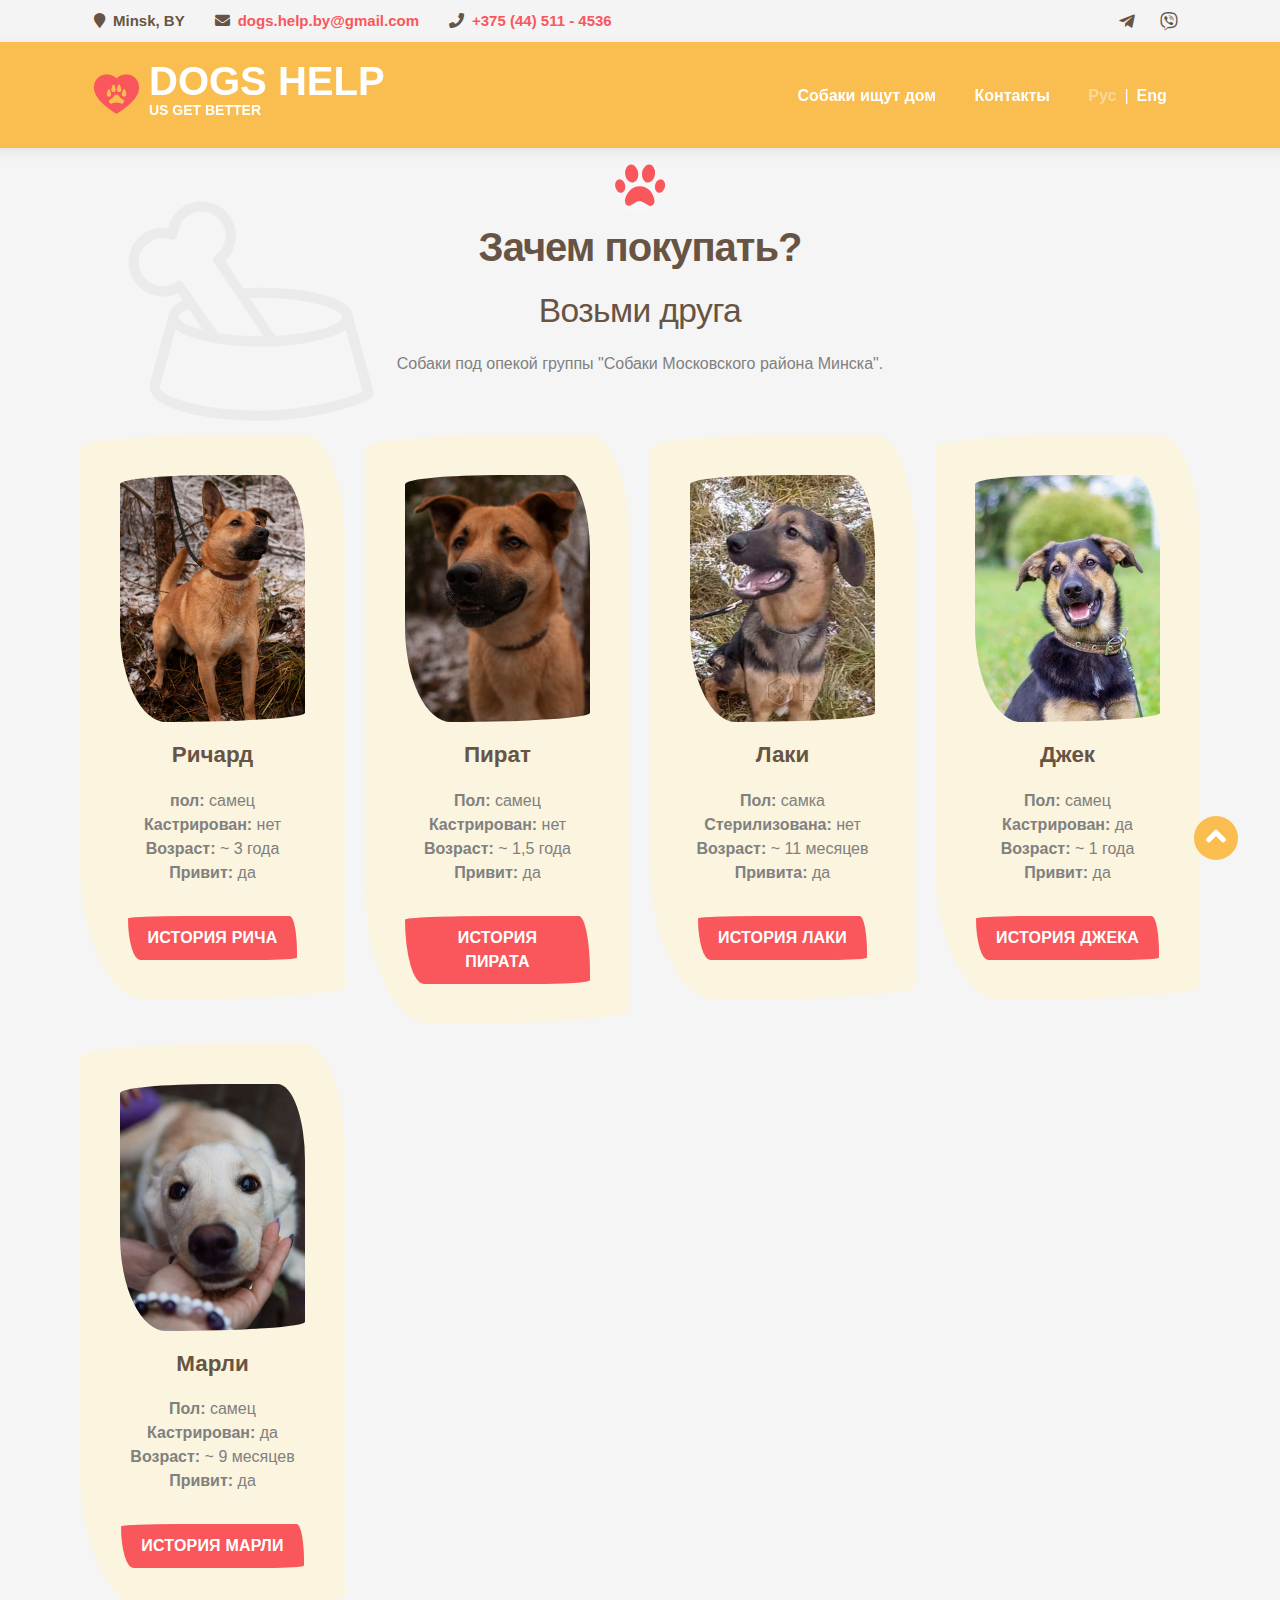
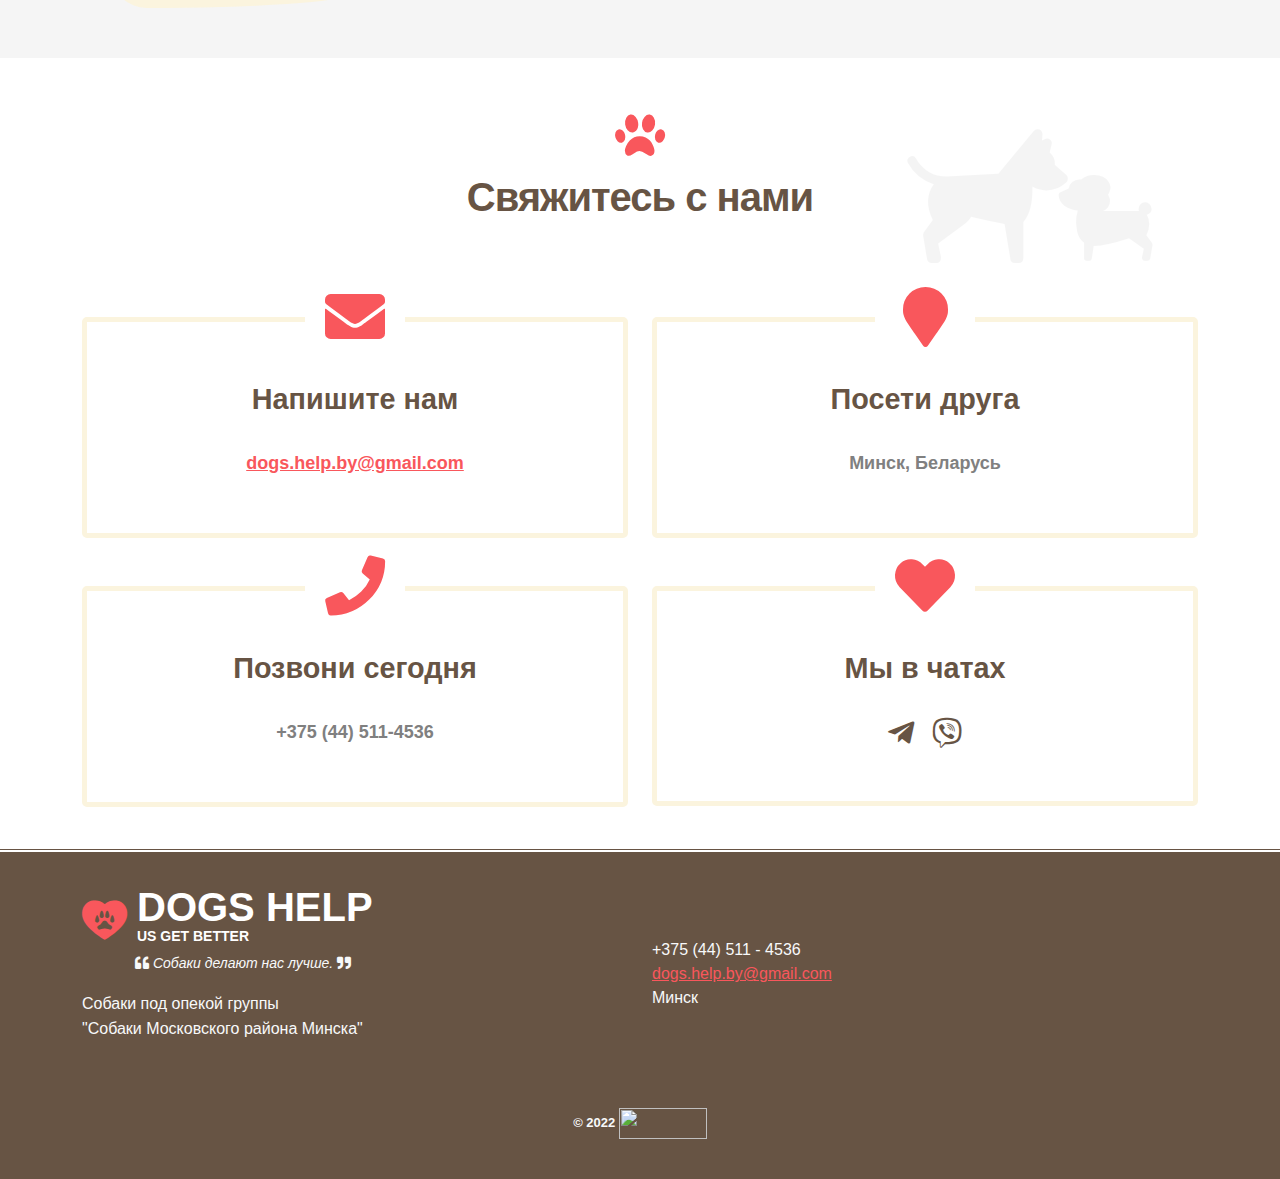
==== index.html @ 38a4d588 "Update index.html" ====
<!DOCTYPE html>
<html lang="ru">
<head>
    <meta charset="utf-8">
    <meta content="IE=edge,chrome=1" http-equiv="X-UA-Compatible">
    <meta name="viewport" content="width=device-width, initial-scale=1">
    <title>Собаки ищут дом</title>
    <meta name="keywords"
          content="собака, собака бесплатно, собака в дар, приют, животные, бездомные собаки, помощь собакам, взять собаку, приют для собак, питомник собак, передержка для собак, купить собаку, собачий приют, эгида, бездомные собаки, собаки">
    <meta name="description"
          content="Хотите взять собаку в дар - выбирайте! Собаки привиты, с паспортом. Отдаем в дар по договору, не на цепь, в хорошую семью.">
    <meta name="MobileOptimized" content="width">
    <meta name="HandheldFriendly" content="true">
	
<meta property="og:title" content="Собаки ищут семью">
<meta property="og:site_name" content="Dogs Help">
<meta property="og:url" content="https://dogshelp.github.io/">
<meta property="og:description" content="Хотите взять собаку в дар - выбирайте! Собаки привиты и здоровы, с паспортом. Отдаем в дар по договору, не на цепь, в хорошую семью.">
<meta property="og:image" content="https://dogshelp.github.io/assets/images/dogsHelp.png">
	
    <meta name="google-site-verification" content="EtWjR05SIJyxCKzYPUv-G1N8Mb-45qB5zoHJ0CdK9Qg" />
    <meta name="yandex-verification" content="e82f506c1f2c41d5" />
    <meta name="msvalidate.01" content="F56C999866EDA6380B80D3F4508D4DC1" />

    <link rel="icon" type="image/x-icon" href="favicon.ico">
    <link rel="apple-touch-icon" sizes="180x180" href="apple-touch-icon.png">
    <link rel="icon" type="image/png" sizes="32x32" href="favicon-32x32.png">
    <link rel="icon" type="image/png" sizes="16x16" href="favicon-16x16.png">
    <link rel="manifest" href="manifest.json">

    <link href="assets/fonts/Font_Awesome/css/fontawesome.min.css" rel="stylesheet" type="text/css">
    <link href="assets/fonts/Font_Awesome/css/solid.min.css" rel="stylesheet" type="text/css">
    <link href="assets/fonts/Font_Awesome/css/brands.min.css" rel="stylesheet" type="text/css">
    <link href="assets/fonts/Flaticon/flaticon.css" rel="stylesheet" type="text/css">

    <link href="assets/vendor/bootstrap/css/bootstrap.min.css" rel="stylesheet" type="text/css">
    <link href="assets/css/styles.css" rel="stylesheet" type="text/css">

    <script src="assets/vendor/bootstrap/js/bootstrap.min.js"></script>
    <script src="assets/js/jquery-3.6.0.min.js"></script>
    <script src="assets/js/jquery.easing.1.3.js"></script>
	<!-- Yandex.Metrika counter -->
<script type="text/javascript" >
   (function(m,e,t,r,i,k,a){m[i]=m[i]||function(){(m[i].a=m[i].a||[]).push(arguments)};
   m[i].l=1*new Date();k=e.createElement(t),a=e.getElementsByTagName(t)[0],k.async=1,k.src=r,a.parentNode.insertBefore(k,a)})
   (window, document, "script", "https://mc.yandex.ru/metrika/tag.js", "ym");

   ym(87344715, "init", {
        clickmap:true,
        trackLinks:true,
        accurateTrackBounce:true
   });
</script>
<noscript><div><img src="https://mc.yandex.ru/watch/87344715" style="position:absolute; left:-9999px;" alt="" /></div></noscript>
<!-- /Yandex.Metrika counter -->
</head>
<body>
<div class="preloader d-none" id="preloader">
    <div class="spinner">
        <div class="bounce"></div>
    </div>
</div>
<nav id="main-nav" class="navbar-expand-xl fixed-top">
    <div class="row">
        <div class="container-fluid top-bar">
            <div class="container">
                <div class="row">
                    <div class="col-md-12">
                        <ul class="contact-details float-left">
                            <li><i class="fas fa-map-marker"></i>Minsk, BY</li>
                            <li><i class="fas fa-envelope"></i><a href="mailto:dogs.help.by@gmail.com">dogs.help.by@gmail.com</a>
                            </li>
                            <li><i class="fas fa-phone"></i><a href="tel:+375445114536">+375 (44) 511 - 4536</a></li>
                        </ul>
                        <ul class="social-list float-right list-inline">
                            <li class="list-inline-item">
                                <a title="Telegram" href="https://t.me/dogandi" target="_blank"
                                   rel="noopener noreferrer">
                                    <i class="fab fa-telegram-plane"></i>
                                </a>
                            </li>
                            <li class="list-inline-item">
                                <a href="viber://chat?number=375445114536" class="d-lg-none" title="Viber">
                                    <i class="fab fa-viber"></i>
                                </a>
                                <a href="viber://chat?number=+375445114536" class="d-none d-lg-block" title="Viber">
                                    <i class="fab fa-viber"></i>
                                </a>
                            </li>
                        </ul>
                    </div>
                </div>
            </div>
        </div>
        <div class="navbar container-fluid">
            <div class="container ">
                <a class="navbar-brand" href="index.html">
                    <i class="flaticon-dog-20"></i><span>Dogs Help<br><small>us get better</small></span>
                </a>
                <button class="navbar-toggler" type="button" data-bs-toggle="collapse"
                        data-bs-target="#navbarResponsive" aria-controls="navbarResponsive"
                        aria-expanded="false" aria-label="Toggle navigation">
							  <span class="navbar-toggle-icon">
								 <i class="fas fa-bars"></i>
							  </span>
                </button>
                <div class="collapse navbar-collapse" id="navbarResponsive">
                    <ul class="navbar-nav ms-auto">
                        <li class="nav-item">
                            <a class="nav-link" href="#adopt">Собаки ищут дом</a>
                        </li>
                        <li class="nav-item">
                            <a class="nav-link" href="#contact">Контакты</a>
                        </li>
                        <li class="nav-item lang-switcher" id="lang-switcher">
                            <a class="nav-link disabled" href="#" disabled>Рус</a>
                            <span> | </span>
                            <a class="nav-link" href="index-eng.html">Eng</a>
                        </li>
                    </ul>
                </div>
            </div>
        </div>
    </div>
</nav>

<section id="adopt" class="section-1 dog-bg1 bg-light">
    <div class="container">
        <div class="section-heading text-center">
            <h3>Зачем покупать?</h3>
        </div>
        <div class="col-lg-10 offset-lg-1 text-center">
            <h4>Возьми друга</h4>
            <p>Собаки под опекой группы "Собаки Московского района Минска".</p>
        </div>
        <div class="row mt-5">
            <div class="adopt-card col-md-6 col-xl-3 res-margin">
                <div class="card bg-light-custom">
                    <div class="thumbnail text-center">
                        <img src="assets/images/rich_logo.jpg" class="border-irregular1 img-fluid" alt="Ричард">
                        <div class="caption-adoption">
                            <h6 class="adoption-header">Ричард</h6>
                            <ul class="list-unstyled">
                                <li><strong>пол:</strong> самец</li>
                                <li><strong>Кастрирован:</strong> нет</li>
                                <li><strong>Возраст:</strong> ~ 3 года</li>
                                <li><strong>Привит:</strong> да</li>
                            </ul>
                            <div class="text-center">
                                <button type="button" class="btn btn-primary" data-bs-toggle="modal"
                                        data-bs-target="#modal-1">история Рича
                                </button>
                            </div>
                        </div>
                    </div>
                </div>
            </div>
            <div class="adopt-card col-md-6 col-xl-3 res-margin">
                <div class="card bg-light-custom">
                    <div class="thumbnail text-center">
                        <img src="assets/images/grayer_logo.jpg" class="border-irregular1 img-fluid" alt="Пират">
                        <div class="caption-adoption">
                            <h6 class="adoption-header">Пират</h6>
                            <ul class="list-unstyled">
                                <li><strong>Пол:</strong> самец</li>
                                <li><strong>Кастрирован:</strong> нет</li>
                                <li><strong>Возраст:</strong> ~ 1,5 года</li>
                                <li><strong>Привит:</strong> да</li>
                            </ul>
                            <div class="text-center">
                                <button type="button" class="btn btn-primary" data-bs-toggle="modal"
                                        data-bs-target="#modal-2">история Пирата
                                </button>
                            </div>
                        </div>
                    </div>
                </div>
            </div>
            <div class="adopt-card col-md-6 col-xl-3 res-margin">
                <div class="card bg-light-custom">
                    <div class="thumbnail text-center">
                        <img src="assets/images/laki_logo.jpg" class="border-irregular1 img-fluid" alt="Лаки">
                        <div class="caption-adoption">
                            <h6 class="adoption-header">Лаки</h6>
                            <ul class="list-unstyled">
                                <li><strong>Пол:</strong> самка</li>
                                <li><strong>Стерилизована:</strong> нет</li>
                                <li><strong>Возраст:</strong> ~ 11 месяцев</li>
                                <li><strong>Привита:</strong> да</li>
                            </ul>
                            <div class="text-center">
                                <button type="button" class="btn btn-primary" data-bs-toggle="modal"
                                        data-bs-target="#modal-3">история Лаки
                                </button>
                            </div>
                        </div>
                    </div>
                </div>
            </div>
            <div class="adopt-card col-md-6 col-xl-3 res-margin">
                <div class="card bg-light-custom">
                    <div class="thumbnail text-center">
                        <img src="assets/images/jack_logo.jpg" class="border-irregular1 img-fluid" alt="Джек">
                        <div class="caption-adoption">
                            <h6 class="adoption-header">Джек</h6>
                            <ul class="list-unstyled">
                                <li><strong>Пол:</strong> самец</li>
                                <li><strong>Кастрирован:</strong> да</li>
                                <li><strong>Возраст:</strong> ~ 1 года</li>
                                <li><strong>Привит:</strong> да</li>
                            </ul>
                            <div class="text-center">
                                <button type="button" class="btn btn-primary" data-bs-toggle="modal"
                                        data-bs-target="#modal-4">история Джека
                                </button>
                            </div>
                        </div>
                    </div>
                </div>
            </div>
	    <div class="adopt-card col-md-6 col-xl-3 res-margin">
                <div class="card bg-light-custom">
                    <div class="thumbnail text-center">
                        <img src="assets/images/slider/slide_marly_2.jpg" class="border-irregular1 img-fluid" alt="Марли">
                        <div class="caption-adoption">
                            <h6 class="adoption-header">Марли</h6>
                            <ul class="list-unstyled">
                                <li><strong>Пол:</strong> самец</li>
                                <li><strong>Кастрирован:</strong> да</li>
                                <li><strong>Возраст:</strong> ~ 9 месяцев</li>
                                <li><strong>Привит:</strong> да</li>
                            </ul>
                            <div class="text-center">
                                <button type="button" class="btn btn-primary" data-bs-toggle="modal"
                                        data-bs-target="#modal-5">история Марли
                                </button>
                            </div>
                        </div>
                    </div>
                </div>
            </div>
        </div>
    </div>
</section>

<section id="contact" class="section-2 dog-bg3">
    <div class="container">
        <div class="section-heading text-center">
            <h3>Свяжитесь с нами</h3>
        </div>
    </div>
    <div class="container">
        <!--<div class="row justify-content-center">
            <div class="contact-info col-lg-5 card bg-light-custom">
                <h6 class="text-center">Отправьте сообщение!</h6>
                <div>
                    <div class="form-group">
                        <div class="row">
                            <div class="col-md-6">
                                <label>Имя<span class="required">*</span></label>
                                <input type="text" name="name" class="form-control input-field" required="">
                            </div>
                            <div class="col-md-6">
                                <label>Email <span class="required">*</span></label>
                                <input type="email" name="email" class="form-control input-field" required="">
                            </div>
                        </div>
                        <div class="row">
                            <div class="col-md-12">
                                <label>Тема</label>
                                <input type="text" name="subject" class="form-control input-field">
                            </div>
                            <div class="col-md-12">
                                <label>Сообщение<span class="required">*</span></label>
                                <textarea name="message" id="message" class="textarea-field form-control" rows="3" required=""></textarea>
                            </div>
                        </div>
                        <button type="submit" id="submit_btn" value="Submit" class="btn btn-primary">Отправить</button>
                    </div>
                    <div id="contact_results"></div>
                </div>
            </div>
        </div>-->
        <div class="row res-margin mt-5">
            <div class="contact-card col-lg-6 mt-5">
                <div class="contact-icon">
                    <i class="fas fa-envelope top-icon"></i>
                    <div class="contact-icon-info">
                        <h5>Напишите нам</h5>
                        <p class="h7"><a
                                href="mailto:dogs.help.by@gmail.com?subject=%D0%98%D1%89%D1%83%20%D1%81%D0%BE%D0%B1%D0%B0%D0%BA%D1%83">dogs.help.by@gmail.com</a>
                        </p>
                    </div>
                </div>
            </div>
            <div class="contact-card col-lg-6 mt-5">
                <div class="contact-icon">
                    <i class="fas fa-map-marker top-icon"></i>
                    <div class="contact-icon-info">
                        <h5>Посети друга</h5>
                        <p class="h7">Минск, Беларусь</p>
                    </div>
                </div>
            </div>
            <div class="contact-card col-lg-6 mt-5">
                <div class="contact-icon">
                    <i class="fas fa-phone top-icon"></i>
                    <div class="contact-icon-info">
                        <h5>Позвони сегодня</h5>
                        <p class="h7">+375 (44) 511-4536</p>
                    </div>
                </div>
            </div>
            <div class="contact-card col-lg-6 mt-5">
                <div class="contact-icon">
                    <i class="fas fa-heart top-icon"></i>
                    <div class="contact-icon-info">
                        <h5>Мы в чатах</h5>
                        <ul class="social-media">
                            <li>
                                <a title="Telegram" href="https://t.me/dogandi" target="_blank"
                                   rel="noopener noreferrer">
                                    <i class="fab fa-telegram-plane"></i>
                                </a>
                            </li>
                            <li>
                                <a href="viber://chat?number=375445114536" class="d-lg-none" title="Viber">
                                    <i class="fab fa-viber"></i>
                                </a>
                                <a href="viber://chat?number=+375445114536" class="d-none d-lg-block" title="Viber">
                                    <i class="fab fa-viber"></i>
                                </a>
                            </li>
                        </ul>
                    </div>
                </div>
            </div>
        </div>
    </div>
</section>

<footer class="text-light">
    <div class="container">
        <div class="row">
            <div class="col-lg-6">
                <a class="navbar-brand" href="index.html"><i class="flaticon-dog-20"></i><span>Dogs Help<br><small>us get better</small></span></a>

                <cite class=""><small>
                    <i class="fas fa-quote-left"></i>
                    Собаки делают нас лучше.
                    <i class="fas fa-quote-right"></i>
                </small></cite>

                <p class="mt-3">Собаки под опекой группы <br/>"Собаки Московского района Минска"</p>
            </div>
            <div class="col-lg-3">
                <h6><i class="fas fa-envelope margin-icon"></i>Контакты</h6>
                <ul class="list-unstyled">
                    <li>+375 (44) 511 - 4536</li>
                    <li>
                        <a href="mailto:dogs.help.by@gmail.com?subject=%D0%98%D1%89%D1%83%20%D1%81%D0%BE%D0%B1%D0%B0%D0%BA%D1%83"
                           title="напишите нам">dogs.help.by@gmail.com</a></li>
                    <li>Минск</li>
                </ul>
            </div>
        </div>
        <div class="row">
            <div class="credits col-sm-12">
                <p>
			<span>&copy; 2022</span>
			<a href="https://webmaster.yandex.ru/siteinfo/?site=https://dogshelp.github.io"><img width="88" height="31" alt="" border="0" src="https://yandex.ru/cycounter?https://dogshelp.github.io&theme=light&lang=ru"/></a>
	        </p>
            </div>
        </div>
    </div>
    <div class="page-scroll hidden-sm hidden-xs">
        <a href="#top" class="back-to-top" style="display: inline;"><i class="fas fa-angle-up"></i></a>
    </div>
</footer>
<!-- Modals -->
<!-- modal 1 -->
<div class="modal fade" id="modal-1" tabindex="-1" aria-labelledby="exampleModalFullscreenLabel" aria-hidden="true">
    <div class="modal-dialog modal-fullscreen">
        <div class="modal-content">
            <div class="modal-header">
                <h5 class="modal-title h4" id="modal-label-1">История Ричарда</h5>
                <button type="button" class="btn-close" data-bs-dismiss="modal" aria-label="Close"></button>
            </div>
            <div class="modal-body dog-bg2">
                <div class="container">
                    <div class="row">
                        <div class="col-lg-12">
                            <div class="row bg-light-custom block-padding">
                                <div class="col-lg-4 offset-lg-2">
                                    <div id="carouselIndicators1" class="carousel slide" data-bs-ride="carousel"
                                         data-bs-pause="hover">
                                        <div class="carousel-indicators">
                                            <button type="button" data-bs-target="#carouselIndicators1"
                                                    data-bs-slide-to="0" class="active" aria-current="true"
                                                    aria-label="Slide 1"></button>
                                            <button type="button" data-bs-target="#carouselIndicators1"
                                                    data-bs-slide-to="1" aria-label="Slide 2"></button>
                                            <button type="button" data-bs-target="#carouselIndicators1"
                                                    data-bs-slide-to="2" aria-label="Slide 3"></button>
                                            <button type="button" data-bs-target="#carouselIndicators1"
                                                    data-bs-slide-to="3" aria-label="Slide 4"></button>
                                            <button type="button" data-bs-target="#carouselIndicators1"
                                                    data-bs-slide-to="4" aria-label="Slide 5"></button>
                                            <button type="button" data-bs-target="#carouselIndicators1"
                                                    data-bs-slide-to="5" aria-label="Slide 6"></button>
                                            <button type="button" data-bs-target="#carouselIndicators1"
                                                    data-bs-slide-to="6" aria-label="Slide 7"></button>
                                        </div>
                                        <div class="carousel-inner">
                                            <div class="carousel-item active">
                                                <img src="assets/images/slider/slide_richard_1.jpg" class="d-block w-100" alt="Ричард">
                                            </div>
                                            <div class="carousel-item">
                                                <img src="assets/images/slider/slide_richard_2.jpg" class="d-block w-100" alt="Ричард">
                                            </div>
                                            <div class="carousel-item">
                                                <img src="assets/images/slider/slide_richard_3.jpg" class="d-block w-100" alt="Ричард">
                                            </div>
                                            <div class="carousel-item">
                                                <img src="assets/images/slider/slide_richard_4.jpg" class="d-block w-100" alt="Ричард">
                                            </div>
                                            <div class="carousel-item">
                                                <img src="assets/images/slider/slide_richard_5.jpg" class="d-block w-100" alt="Ричард">
                                            </div>
                                            <div class="carousel-item">
                                                <img src="assets/images/slider/slide_richard_6.jpg" class="d-block w-100" alt="Ричард">
                                            </div>
                                            <div class="carousel-item">
                                                <img src="assets/images/slider/slide_richard_7.jpg" class="d-block w-100" alt="Ричард">
                                            </div>
                                        </div>
                                        <button class="carousel-control-prev" type="button"
                                                data-bs-target="#carouselIndicators1" data-bs-slide="prev">
                                            <span class="carousel-control-prev-icon" aria-hidden="true"></span>
                                            <span class="visually-hidden">Previous</span>
                                        </button>
                                        <button class="carousel-control-next" type="button"
                                                data-bs-target="#carouselIndicators1" data-bs-slide="next">
                                            <span class="carousel-control-next-icon" aria-hidden="true"></span>
                                            <span class="visually-hidden">Next</span>
                                        </button>
                                    </div>
                                </div>

                                <div class="col-lg-4 res-margin mt-5 text-xs-center">
                                    <h4><strong>Имя:</strong> Рич (Ричард)</h4>
                                    <div class="row">
                                        <div class="col-sm-6">
                                            <ul class="list-unstyled pet-adopt-info">
                                                <li class="h7">Пол:<span> самец</span></li>
                                                <li class="h7">Возраст:<span> 3 года</span></li>
                                                <li class="h7">Вес:<span> ~ 16 кг</span></li>
                                            </ul>
                                        </div>
                                        <div class="col-sm-6">
                                            <ul class="list-unstyled pet-adopt-info">
                                                <li class="h7">Кастрирован:<span> Нет</span></li>
                                                <li class="h7">Вакцинирован:<span> Да</span></li>
                                                <li class="h7">Размер:<span> Средний</span></li>
                                            </ul>
                                        </div>
                                    </div>
                                    <p class="fw-bold">Рич - интелегент, добрый и активный, готов к переезду в новый
                                        дом.</p>
                                </div>
                            </div>

                            <div class="col-md-12 mt-5">
                                <h3>Кто такой Ричард?</h3>

                                <ul class="custom list-inline fw-bold">
                                    <li class="list-inline-item">Дружелюбен к другим собакам</li>
                                    <li class="list-inline-item">Подходит для квартиры</li>
                                    <li class="list-inline-item">Легко идет на контакт к людям</li>
                                </ul>
                              	<p>
                                    Был найден в парке, отвезен в платную вольерную передержку. Но за это время никто
                                    его не искал. Ему бы теплый дом, где царит любовь, забота и есть что покушать!
                                </p>
                                <p>
                                    Рич проглистован и привит, впереди предстоит кастрация (обязательно!), но лучше это
                                    сделать, когда пес найдет новый теплый дом!
                                </p>
                                <p>
                                    Парень немного пугливый, видимо несладко ему приходилось в прошлой жизни, но очень
                                    добрый, ласковый и тихий. Хорошо контактируем с другими животными, даже с кобелями!
                                    Приучен к 2-ух разовому выгулу, знаком с проездом в автомобиле. Питается кашей с
                                    мясом 2 раза в день, на полдник получает сухой корм для набора веса во время зимовки
                                    в
                                    вольере.
                                </p>
                                <p>
                                    Находится под опекой группы "Собаки Московского района Минска". Для связи можно
                                    писать в телеграмм-чат группы, либо звонить по телефонам указанным ниже.
                                </p>
                                <ul class="list-unstyled">
                                    <li><i class="fas fa-phone"></i>
                                        <a href="tel:+375445114536">+375 (44) 511 - 4536</a> Настя
                                    </li>
                                    <li><i class="fas fa-phone"></i>
                                        <a href="tel:+375256209966">+375 (25) 620 - 9966</a> Павел (передержка)
                                    </li>
                                    <li>
                                        <i class="fab fa-telegram-plane"></i>
                                        <a title="Telegram" href="https://t.me/dogandi" target="_blank"
                                           rel="noopener noreferrer">
                                            группа "Собаки Московского района"
                                        </a>
                                    </li>
                                </ul>
                                <div class="alert alert-primary mt-5" role="alert">
                                    <h6 class="text-light">Правила усыновления</h6>
                                    <p>Будет отдан по договору с ненавязчивым отслеживанием судьбы.</p>
                                    <p>Не на цепь.</p>
                                    <p>Не в будку.</p>
                                </div>
                            </div>
                        </div>
                    </div>
                </div>
            </div>
            <div class="modal-footer">
                <button type="button" class="btn btn-secondary" data-bs-dismiss="modal">Закрыть</button>
            </div>
        </div>
    </div>
</div>
<!-- modal 2 -->
<div class="modal fade" id="modal-2" tabindex="-1" aria-labelledby="exampleModalFullscreenLabel" aria-hidden="true">
    <div class="modal-dialog modal-fullscreen">
        <div class="modal-content">
            <div class="modal-header">
                <h5 class="modal-title h4" id="modal-label-2">История Пирата</h5>
                <button type="button" class="btn-close" data-bs-dismiss="modal" aria-label="Close"></button>
            </div>
            <div class="modal-body dog-bg2">
                <div class="container">
                    <div class="row">
                        <div class="col-lg-12">
                            <div class="row bg-light-custom block-padding">
                                <div class="col-lg-4 offset-lg-2">
                                    <div id="carouselIndicators2" class="carousel slide" data-bs-ride="carousel"
                                         data-bs-pause="hover">
                                        <div class="carousel-indicators">
                                            <button type="button" data-bs-target="#carouselIndicators2"
                                                    data-bs-slide-to="0" class="active" aria-current="true"
                                                    aria-label="Slide 1"></button>
                                            <button type="button" data-bs-target="#carouselIndicators2"
                                                    data-bs-slide-to="1" aria-label="Slide 2"></button>
                                            <button type="button" data-bs-target="#carouselIndicators2"
                                                    data-bs-slide-to="2" aria-label="Slide 3"></button>
                                            <button type="button" data-bs-target="#carouselIndicators2"
                                                    data-bs-slide-to="3" aria-label="Slide 4"></button>
                                            <button type="button" data-bs-target="#carouselIndicators2"
                                                    data-bs-slide-to="4" aria-label="Slide 5"></button>
                                            <button type="button" data-bs-target="#carouselIndicators2"
                                                    data-bs-slide-to="5" aria-label="Slide 6"></button>
                                            <button type="button" data-bs-target="#carouselIndicators2"
                                                    data-bs-slide-to="6" aria-label="Slide 7"></button>
                                            <button type="button" data-bs-target="#carouselIndicators2"
                                                    data-bs-slide-to="7" aria-label="Slide 8"></button>
                                            <button type="button" data-bs-target="#carouselIndicators2"
                                                    data-bs-slide-to="8" aria-label="Slide 9"></button>
                                            <button type="button" data-bs-target="#carouselIndicators2"
                                                    data-bs-slide-to="9" aria-label="Slide 10"></button>
                                        </div>
                                        <div class="carousel-inner">
                                            <div class="carousel-item active">
                                                <img src="assets/images/slider/slide_grayer_1.jpg" class="d-block w-100" alt="Пират">
                                            </div>
                                            <div class="carousel-item">
                                                <img src="assets/images/slider/slide_grayer_2.jpg" class="d-block w-100" alt="Пират">
                                            </div>
                                            <div class="carousel-item">
                                                <img src="assets/images/slider/slide_grayer_3.jpg" class="d-block w-100" alt="Пират">
                                            </div>
                                            <div class="carousel-item">
                                                <img src="assets/images/slider/slide_grayer_4.jpg" class="d-block w-100" alt="Пират">
                                            </div>
                                            <div class="carousel-item">
                                                <img src="assets/images/slider/slide_grayer_5.jpg" class="d-block w-100" alt="Пират">
                                            </div>
                                            <div class="carousel-item">
                                                <img src="assets/images/slider/slide_grayer_6.jpg" class="d-block w-100" alt="Пират">
                                            </div>
                                            <div class="carousel-item">
                                                <img src="assets/images/slider/slide_grayer_7.jpg" class="d-block w-100" alt="Пират">
                                            </div>
                                            <div class="carousel-item">
                                                <img src="assets/images/slider/slide_grayer_8.jpg" class="d-block w-100" alt="Пират">
                                            </div>
                                            <div class="carousel-item">
                                                <img src="assets/images/slider/slide_grayer_9.jpg" class="d-block w-100" alt="Пират">
                                            </div>
                                            <div class="carousel-item">
                                                <img src="assets/images/slider/slide_grayer_10.jpg" class="d-block w-100" alt="Пират">
                                            </div>
                                        </div>
                                        <button class="carousel-control-prev" type="button"
                                                data-bs-target="#carouselIndicators1" data-bs-slide="prev">
                                            <span class="carousel-control-prev-icon" aria-hidden="true"></span>
                                            <span class="visually-hidden">Previous</span>
                                        </button>
                                        <button class="carousel-control-next" type="button"
                                                data-bs-target="#carouselIndicators1" data-bs-slide="next">
                                            <span class="carousel-control-next-icon" aria-hidden="true"></span>
                                            <span class="visually-hidden">Next</span>
                                        </button>
                                    </div>
                                </div>

                                <div class="col-lg-4 res-margin mt-5 text-xs-center">
                                    <h4><strong>Имя:</strong> Пират</h4>
                                    <div class="row">
                                        <div class="col-sm-6">
                                            <ul class="list-unstyled pet-adopt-info">
                                                <li class="h7">Пол:<span> самец</span></li>
                                                <li class="h7">Возраст:<span> 1,5 года</span></li>
                                                <li class="h7">Вес:<span> ~ 20 кг</span></li>
                                            </ul>
                                        </div>
                                        <div class="col-sm-6">
                                            <ul class="list-unstyled pet-adopt-info">
                                                <li class="h7">Кастрирован:<span> Нет</span></li>
                                                <li class="h7">Вакцинирован:<span> Да</span></li>
                                                <li class="h7">Размер:<span> Выше среднего</span></li>
                                            </ul>
                                        </div>
                                    </div>
					<p class="fw-bold"><span class="">Я чувствую себя потерянным и одиноким. Ты заберёшь меня?</span></p>
                                </div>
                            </div>

                            <div class="col-md-12 mt-5">
                                <h3>Кто такой Грэйер?</h3>

                                <ul class="custom list-inline fw-bold">
                                    <li class="list-inline-item">Дружелюбен к другим собакам</li>
                                    <li class="list-inline-item">Подходит для квартиры</li>
                                    <li class="list-inline-item">Легко идет на контакт к людям</li>
                                    <li class="list-inline-item">Игривый</li>
                                </ul>
                                <p>
                                    Первое что хочется про него сказать - это умнейший пёс! Т.к. оббежать пол города
                                    Минска(Шабаны-Чижовка-Казинца-Малиновка-Каменная горка) и не попасть под машину - не
                                    каждому дано.
				</p>
                                <p>
                                    Пирату около 1,5 лет, привит. Кастрация будет обязательно, но в домашних условиях.
                                    А пока он ждёт своего Человека, проживая на платной передержке в вольере, где ему не
                                    очень то и тепло. 2 раза в день кушает кашу с мясом, а на ужин - сухой корм для
                                    набора веса.
                                </p>
				<p>
					    Но история на этом не заканчивается. Через 3 месяца спустя нам позвонила женщина и сказала, 
					    что этот пес похож на щенка, которого забрали в семью. Хозяин Пирата умер и его просто 
					    выбросили на улицу, как ненужную вещь.
				</p>
                                <p>
                                    Парень очень активный, дружелюбный к людям, к другим собакам, очень игривый. Когда
                                    был на квартирной передержке пару дней, то в доме ничего не портил, на улицу ходил 2
                                    раза в день.
                                </p>
                                <p>
                                    Ему нужен теплый дом, активные люди, которые обучат его командам. Это не пес, а
                                    золото!
                                </p>
                                <ul class="list-unstyled">
                                    <li><i class="fas fa-phone"></i>
                                        <a href="tel:+375445114536">+375 (44) 511 - 4536</a> Настя
                                    </li>
				    <li><i class="fas fa-phone"></i>
                                        <a href="tel:+375256209966">+375 (25) 620 - 9966</a> Павел (передержка)
                                    </li>
                                    <li>
                                        <i class="fab fa-telegram-plane"></i>
                                        <a title="Telegram" href="https://t.me/dogandi" target="_blank"
                                           rel="noopener noreferrer">
                                            группа "Собаки Московского района"
                                        </a>
                                    </li>
                                </ul>
                                <div class="alert alert-primary mt-5" role="alert">
                                    <h6 class="text-light">Правила усыновления</h6>
                                    <p>Будет отдан по договору с ненавязчивым отслеживанием судьбы.</p>
                                    <p>Не на цепь.</p>
                                    <p>Не в будку.</p>
                                    <p>Без самовыгула.</p>
                                    <p>Отдается в квартиру с активным выгулом или в частный дом с проживанием в
                                        доме.</p>
                                </div>
                            </div>
                        </div>
                    </div>
                </div>
            </div>
            <div class="modal-footer">
                <button type="button" class="btn btn-secondary" data-bs-dismiss="modal">Закрыть</button>
            </div>
        </div>
    </div>
</div>
<!-- modal 3 -->
<div class="modal fade" id="modal-3" tabindex="-1" aria-labelledby="exampleModalFullscreenLabel" aria-hidden="true">
    <div class="modal-dialog modal-fullscreen">
        <div class="modal-content">
            <div class="modal-header">
                <h5 class="modal-title h4" id="modal-label-3">История Лаки</h5>
                <button type="button" class="btn-close" data-bs-dismiss="modal" aria-label="Close"></button>
            </div>
            <div class="modal-body dog-bg2">
                <div class="container">
                    <div class="row">
                        <div class="col-lg-12">
                            <div class="row bg-light-custom block-padding">
                                <div class="col-lg-4 offset-lg-2">
                                    <div id="carouselIndicators3" class="carousel slide" data-bs-ride="carousel"
                                         data-bs-pause="hover">
                                        <div class="carousel-indicators">
                                            <button type="button" data-bs-target="#carouselIndicators3"
                                                    data-bs-slide-to="0" class="active" aria-current="true"
                                                    aria-label="Slide 1"></button>
                                            <button type="button" data-bs-target="#carouselIndicators3"
                                                    data-bs-slide-to="1" aria-current="true"
                                                    aria-label="Slide 2"></button>
                                            <button type="button" data-bs-target="#carouselIndicators3"
                                                    data-bs-slide-to="2" aria-current="true"
                                                    aria-label="Slide 3"></button>
                                        </div>
                                        <div class="carousel-inner">
                                            <div class="carousel-item active">
                                                <img src="assets/images/slider/slide_laki_1.jpg" class="d-block w-100" alt="Лаки">
                                            </div>
                                            <div class="carousel-item">
                                                <img src="assets/images/slider/slide_laki_2.jpg" class="d-block w-100" alt="Лаки">
                                            </div>
                                            <div class="carousel-item">
                                                <img src="assets/images/slider/slide_laki_3.jpg" class="d-block w-100" alt="Лаки">
                                            </div>
                                        </div>
                                        <button class="carousel-control-prev" type="button"
                                                data-bs-target="#carouselIndicators1" data-bs-slide="prev">
                                            <span class="carousel-control-prev-icon" aria-hidden="true"></span>
                                            <span class="visually-hidden">Previous</span>
                                        </button>
                                        <button class="carousel-control-next" type="button"
                                                data-bs-target="#carouselIndicators1" data-bs-slide="next">
                                            <span class="carousel-control-next-icon" aria-hidden="true"></span>
                                            <span class="visually-hidden">Next</span>
                                        </button>
                                    </div>
                                </div>

                                <div class="col-lg-4 res-margin mt-5 text-xs-center">
                                    <h4><strong>Имя:</strong> Лаки</h4>
                                    <div class="row">
                                        <div class="col-sm-6">
                                            <ul class="list-unstyled pet-adopt-info">
                                                <li class="h7">Пол:<span> самка</span></li>
                                                <li class="h7">Возраст:<span> 11 месяцев</span></li>
						<li class="h7">Вес:<span> ~ 20 кг</span></li>
                                            </ul>
                                        </div>
                                        <div class="col-sm-6">
                                            <ul class="list-unstyled pet-adopt-info">
                                                <li class="h7">Стерилизована:<span> Нет</span></li>
                                                <li class="h7">Вакцинирована:<span> Да</span></li>
                                                <li class="h7">Размер:<span> Выше среднего</span></li>
                                            </ul>
                                        </div>
                                    </div>
                                    <p class="fw-bold"></p>
                                </div>
                            </div>

                            <div class="col-md-12 mt-5">
                                <h3>Кто такая Лаки?</h3>

                                <ul class="custom list-inline fw-bold">
                                    <li class="list-inline-item">Дружелюбена к другим собакам</li>
                                    <li class="list-inline-item">Подходит для квартиры или для проживания в доме.</li>
                                    <li class="list-inline-item">Легко идет на контакт к людям</li>
                                    <li class="list-inline-item">Ладит с детьми.</li>
                                    <li class="list-inline-item">Игривая.</li>
                                    <li class="list-inline-item">Трусливая на улице.</li>
                                </ul>
                                <p>
                                    Нашли ее подброшенной возле ветклиники с раненой лапкой. О ней не волновались не
                                    только те, кто ее выбросил, но и ветклиника, возле которой она и ее братик, провели
                                    не один день. И вот наконец счастье ей улыбнулось. Неравнодушные люди занялись ее
                                    судьбой.
                                <p>
                                    Она очень любит детишек, нежная, игривая и немного боязлива на улице. Она молодая и
                                    очень смышлёная собака, легко поддастся дрессировке, и будет для вас верным,
                                    послушным другом.
                                </p>
                                <ul class="list-unstyled">
                                    <li><i class="fas fa-phone"></i>
                                        <a href="tel:+375445114536">+375 (44) 511 - 4536</a> Настя
                                    </li>
				    <li><i class="fas fa-phone"></i>
                                        <a href="tel:+375291063824">+375 (29) 106 - 3824</a> Наталья
                                    </li>
                                    <li>
                                        <i class="fab fa-telegram-plane"></i>
                                        <a title="Telegram" href="https://t.me/dogandi" target="_blank"
                                           rel="noopener noreferrer">
                                            группа "Собаки Московского района"
                                        </a>
                                    </li>
                                </ul>
                                <div class="alert alert-primary mt-5" role="alert">
                                    <h6 class="text-light">Правила удочерения</h6>
                                    <p>Будет отдан по договору с ненавязчивым отслеживанием судьбы.</p>
                                    <p>Не на цепь.</p>
                                    <p>Не в будку.</p>
                                    <p>Без самовыгула.</p>
                                    <p>Отдается в квартиру с активным выгулом либо в частный сектор с проживанием в
                                        доме.</p>
                                </div>
                            </div>
                        </div>
                    </div>
                </div>
            </div>
            <div class="modal-footer">
                <button type="button" class="btn btn-secondary" data-bs-dismiss="modal">Закрыть</button>
            </div>
        </div>
    </div>
</div>
<!-- modal 4 -->
<div class="modal fade" id="modal-4" tabindex="-1" aria-labelledby="exampleModalFullscreenLabel" aria-hidden="true">
    <div class="modal-dialog modal-fullscreen">
        <div class="modal-content">
            <div class="modal-header">
                <h5 class="modal-title h4" id="modal-label-4">История Джека</h5>
                <button type="button" class="btn-close" data-bs-dismiss="modal" aria-label="Close"></button>
            </div>
            <div class="modal-body dog-bg2">
                <div class="container">
                    <div class="row">
                        <div class="col-lg-12">
                            <div class="row bg-light-custom block-padding">
                                <div class="col-lg-4 offset-lg-2">
                                    <div id="carouselIndicators4" class="carousel slide" data-bs-ride="carousel"
                                         data-bs-pause="hover">
                                        <div class="carousel-indicators">
                                            <button type="button" data-bs-target="#carouselIndicators4"
                                                    data-bs-slide-to="0" class="active" aria-current="true"
                                                    aria-label="Slide 1"></button>
                                            <button type="button" data-bs-target="#carouselIndicators4"
                                                    data-bs-slide-to="1"  aria-current="true"
                                                    aria-label="Slide 2"></button>
                                            <button type="button" data-bs-target="#carouselIndicators4"
                                                    data-bs-slide-to="2" aria-current="true"
                                                    aria-label="Slide 3"></button>
                                            <button type="button" data-bs-target="#carouselIndicators4"
                                                    data-bs-slide-to="3" aria-current="true"
                                                    aria-label="Slide 4"></button>
                                        </div>
                                        <div class="carousel-inner">
                                            <div class="carousel-item active">
                                                <img src="assets/images/slider/slide_jack_3.jpg" class="d-block w-100" alt="Джек">
                                            </div>
                                            <div class="carousel-item">
                                                <img src="assets/images/slider/slide_jack_1.jpg" class="d-block w-100" alt="Джек">
                                            </div>
                                            <div class="carousel-item">
                                                <img src="assets/images/slider/slide_jack_2.jpg" class="d-block w-100" alt="Джек">
                                            </div>
                                            <div class="carousel-item">
                                                <img src="assets/images/slider/slide_jack_4.jpg" class="d-block w-100" alt="Джек">
                                            </div>
                                        </div>
                                        <button class="carousel-control-prev" type="button"
                                                data-bs-target="#carouselIndicators1" data-bs-slide="prev">
                                            <span class="carousel-control-prev-icon" aria-hidden="true"></span>
                                            <span class="visually-hidden">Previous</span>
                                        </button>
                                        <button class="carousel-control-next" type="button"
                                                data-bs-target="#carouselIndicators1" data-bs-slide="next">
                                            <span class="carousel-control-next-icon" aria-hidden="true"></span>
                                            <span class="visually-hidden">Next</span>
                                        </button>
                                    </div>
                                </div>

                                <div class="col-lg-4 res-margin mt-5 text-xs-center">
                                    <h4><strong>Имя:</strong> Джек</h4>
                                    <div class="row">
                                        <div class="col-sm-6">
                                            <ul class="list-unstyled pet-adopt-info">
                                                <li class="h7">Пол:<span> самец</span></li>
                                                <li class="h7">Возраст:<span> 1 год</span></li>
						<li class="h7">Вес:<span> 21.8 кг</span></li>
                                            </ul>
                                        </div>
                                        <div class="col-sm-6">
                                            <ul class="list-unstyled pet-adopt-info">
                                                <li class="h7">Кастрирован:<span> Да</span></li>
                                                <li class="h7">Вакцинирован:<span> Да</span></li>
                                                <li class="h7">Размер:<span> Выше среднего</span></li>
                                            </ul>
                                        </div>
                                    </div>
                                    <p class="fw-bold"></p>
                                </div>
                            </div>

                            <div class="col-md-12 mt-5">
                                <h3>Кто такой Джек?</h3>

                                <ul class="custom list-inline fw-bold">
                                    <li class="list-inline-item">Дружелюбен к другим собакам</li>
                                    <li class="list-inline-item">Подходит для квартиры или для проживания в доме.</li>
                                    <li class="list-inline-item">Легко идет на контакт к людям.</li>
                                    <li class="list-inline-item">Ладит с детьми.</li>
                                </ul>
                                <p>
                                    Был выброшен вместе с сестрой на произвол судьбы. Неравнодушные люди не смогли
                                    пройти мимо. И теперь пытаются найти ему любящих и заботливых хозяев.
                                <p>
                                    На передержке он живет с другими собаками, котами, кроликом и детьми. И ко всем им
                                    он дружелюбен! Он активный и любознательный, ориентирован на человека и знает
                                    некоторые команды! Сейчас Джек на натуральном питании (каша+консервы), приучен к 2-х
                                    разовому выгулу.
                                </p>
                                <p>
                                    Он серьезный парень, который защитит своего кормильца. Ищем для него активных людей,
                                    которым будет интересно научить другим командам.
                                </p>
                                <ul class="list-unstyled">
                                    <li><i class="fas fa-phone"></i>
                                        <a href="tel:+375445114536">+375 (44) 511 - 4536</a> Настя
                                    </li>
                                    <li><i class="fas fa-phone"></i>
                                        <a href="tel:+375291063824">+375 (29) 106 - 3824</a> Наталья
                                    </li>
                                    <li>
                                        <i class="fab fa-telegram-plane"></i>
                                        <a title="Telegram" href="https://t.me/dogandi" target="_blank"
                                           rel="noopener noreferrer">
                                            группа "Собаки Московского района"
                                        </a>
                                    </li>
                                </ul>
                                <div class="alert alert-primary mt-5" role="alert">
                                    <h6 class="text-light">Правила усыновления</h6>
                                    <p>Будет отдан по договору с ненавязчивым отслеживанием судьбы.</p>
                                    <p>Не на цепь.</p>
                                    <p>Не в будку.</p>
                                    <p>Без самовыгула.</p>
                                    <p>Отдается в квартиру с активным выгулом либо в частный сектор с проживанием в
                                        доме.</p>
                                </div>
                            </div>
                        </div>
                    </div>
                </div>
            </div>
            <div class="modal-footer">
                <button type="button" class="btn btn-secondary" data-bs-dismiss="modal">Закрыть</button>
            </div>
        </div>
    </div>
</div>
<!-- modal 5 -->
<div class="modal fade" id="modal-5" tabindex="-1" aria-labelledby="exampleModalFullscreenLabel" aria-hidden="true">
    <div class="modal-dialog modal-fullscreen">
        <div class="modal-content">
            <div class="modal-header">
                <h5 class="modal-title h4" id="modal-label-5">История Марли</h5>
                <button type="button" class="btn-close" data-bs-dismiss="modal" aria-label="Close"></button>
            </div>
            <div class="modal-body dog-bg2">
                <div class="container">
                    <div class="row">
                        <div class="col-lg-12">
                            <div class="row bg-light-custom block-padding">
                                <div class="col-lg-4 offset-lg-2">
                                    <div id="carouselIndicators1" class="carousel slide" data-bs-ride="carousel"
                                         data-bs-pause="hover">
                                        <div class="carousel-indicators">
                                            <button type="button" data-bs-target="#carouselIndicators5"
                                                    data-bs-slide-to="0" class="active" aria-current="true"
                                                    aria-label="Slide 1"></button>
                                         <button type="button" data-bs-target="#carouselIndicators5"
                                                    data-bs-slide-to="1" class="active" aria-current="true"
                                                    aria-label="Slide 2"></button>
						<button type="button" data-bs-target="#carouselIndicators5"
                                                    data-bs-slide-to="2" class="active" aria-current="true"
                                                    aria-label="Slide 3"></button>
						<button type="button" data-bs-target="#carouselIndicators5"
                                                    data-bs-slide-to="3" class="active" aria-current="true"
                                                    aria-label="Slide 4"></button>
                                        </div>
                                        <div class="carousel-inner">
                                            <div class="carousel-item active">
                                                <img src="assets/images/slider/slide_marly_1.jpg" class="d-block w-100" alt="Марли">
                                            </div>
                                           <div class="carousel-item active">
                                                <img src="assets/images/slider/slide_marly_2.jpg" class="d-block w-100" alt="Марли">
                                            </div>
						<div class="carousel-item active">
                                                <img src="assets/images/slider/slide_marly_3.jpg" class="d-block w-100" alt="Марли">
                                            </div>
						</div>
						<div class="carousel-item active">
                                                <img src="assets/images/slider/slide_marly_4.jpg" class="d-block w-100" alt="Марли">
                                            </div>
                                        </div>
                                        <button class="carousel-control-prev" type="button"
                                                data-bs-target="#carouselIndicators5" data-bs-slide="prev">
                                            <span class="carousel-control-prev-icon" aria-hidden="true"></span>
                                            <span class="visually-hidden">Previous</span>
                                        </button>
                                        <button class="carousel-control-next" type="button"
                                                data-bs-target="#carouselIndicators5" data-bs-slide="next">
                                            <span class="carousel-control-next-icon" aria-hidden="true"></span>
                                            <span class="visually-hidden">Next</span>
                                        </button>
                                    </div>
                                </div>

                                <div class="col-lg-4 res-margin mt-5 text-xs-center">
                                    <h4><strong>Имя:</strong> Марли</h4>
                                    <div class="row">
                                        <div class="col-sm-6">
                                            <ul class="list-unstyled pet-adopt-info">
                                                <li class="h7">Пол:<span> самец</span></li>
                                                <li class="h7">Возраст:<span> 8 месяцев</span></li>
                                                <li class="h7">Вес:<span> ~ 16 кг</span></li>
                                            </ul>
                                        </div>
                                        <div class="col-sm-6">
                                            <ul class="list-unstyled pet-adopt-info">
                                                <li class="h7">Кастрирован:<span> Да</span></li>
                                                <li class="h7">Вакцинирован:<span> Да</span></li>
                                                <li class="h7">Размер:<span> Большой</span></li>
                                            </ul>
                                        </div>
                                    </div>
                                    <p class="fw-bold">Ищем для него семью, которая примет еще одного ребенка, т.е. Марли!</p>
                                </div>
                            </div>

                            <div class="col-md-12 mt-5">
                                <h3>Кто такой Марли?</h3>

                                <ul class="custom list-inline fw-bold">
                                    <li class="list-inline-item">Дружелюбен к другим собакам</li>
                                    <li class="list-inline-item">Подходит для квартиры</li>
                                    <li class="list-inline-item">Легко идет на контакт к людям</li>
				    <li class="list-inline-item">Дружелюбен к детям</li>
                                </ul>
                              	<p>
                                    Был найден волонтером на своё день рождение. Счастья не было предел, особенно когда по уши в хвостах. Но разве можно было как-то иначе?
                                </p>
                                <p>
                                    Марли около 8 месяцев. Обработан от паразитов, привит и 5 февраля готовится к кастрации. Кушает вкусную еду, к выгулу приучен, но навыки всё же нужно немного лучше закрепить). Любит детей, обнимашки, почесушки. С другими собаками игрив, не агрессивен, некоторых может немного бояться.
                                </p>
                                <p>
                                    
                                </p>
                                <p>
                                    
                                </p>
                                <ul class="list-unstyled">
                                    <li><i class="fas fa-phone"></i>
                                        <a href="tel:+375291235668">+375 (29) 123 - 5668</a> Наталья
                                    </li>
                                    <li>
                                        <i class="fab fa-telegram-plane"></i>
                                        <a title="Telegram" href="https://t.me/dogandi" target="_blank"
                                           rel="noopener noreferrer">
                                            группа "Собаки Московского района"
                                        </a>
                                    </li>
                                </ul>
                                <div class="alert alert-primary mt-5" role="alert">
                                    <h6 class="text-light">Правила усыновления</h6>
                                    <p>Будет отдан по договору с ненавязчивым отслеживанием судьбы.</p>
                                    <p>Не в будку и не на цепь!</p>
                                    <p>Без самовыгула.</p>
				    <p>Отдается в семью, где дети не младше 5-6 лет!</p>
				    <p>Отдается в квартиру с активным выгулом или в частный сектор с проживанием в доме.</p>
                                </div>
                            </div>
                        </div>
                    </div>
                </div>
            </div>
            <div class="modal-footer">
                <button type="button" class="btn btn-secondary" data-bs-dismiss="modal">Закрыть</button>
            </div>
        </div>
    </div>
</div>
	
<script src="assets/js/custom.js"></script>
</body>
</html>
---- assets/fonts/Font_Awesome/css/solid.min.css ----
/*!
 * Font Awesome Free 5.15.4 by @fontawesome - https://fontawesome.com
 * License - https://fontawesome.com/license/free (Icons: CC BY 4.0, Fonts: SIL OFL 1.1, Code: MIT License)
 */
@font-face{font-family:"Font Awesome 5 Free";font-style:normal;font-weight:900;font-display:block;src:url(../webfonts/fa-solid-900.eot);src:url(../webfonts/fa-solid-900.eot?#iefix) format("embedded-opentype"),url(../webfonts/fa-solid-900.woff2) format("woff2"),url(../webfonts/fa-solid-900.woff) format("woff"),url(../webfonts/fa-solid-900.ttf) format("truetype"),url(../webfonts/fa-solid-900.svg#fontawesome) format("svg")}.fa,.fas{font-family:"Font Awesome 5 Free";font-weight:900}
---- assets/fonts/Font_Awesome/css/brands.min.css ----
/*!
 * Font Awesome Free 5.15.4 by @fontawesome - https://fontawesome.com
 * License - https://fontawesome.com/license/free (Icons: CC BY 4.0, Fonts: SIL OFL 1.1, Code: MIT License)
 */
@font-face{font-family:"Font Awesome 5 Brands";font-style:normal;font-weight:400;font-display:block;src:url(../webfonts/fa-brands-400.eot);src:url(../webfonts/fa-brands-400.eot?#iefix) format("embedded-opentype"),url(../webfonts/fa-brands-400.woff2) format("woff2"),url(../webfonts/fa-brands-400.woff) format("woff"),url(../webfonts/fa-brands-400.ttf) format("truetype"),url(../webfonts/fa-brands-400.svg#fontawesome) format("svg")}.fab{font-family:"Font Awesome 5 Brands";font-weight:400}
---- assets/fonts/Flaticon/flaticon.css ----
@font-face {
    font-family: "Flaticon";
    src: url("Flaticon.eot");
    src: url("Flaticon.eot?#iefix") format("embedded-opentype"),
    url("Flaticon.woff") format("woff"),
    url("Flaticon.ttf") format("truetype");
    font-weight: normal;
    font-style: normal;
}


[class^="flaticon-"]:before, [class*=" flaticon-"]:before,
[class^="flaticon-"]:after, [class*=" flaticon-"]:after {
    font-family: Flaticon;
    font-style: normal;
}

.flaticon-game:before {
    content: "\f100";
}

.flaticon-animals-15:before {
    content: "\f101";
}

.flaticon-cross:before {
    content: "\f102";
}

.flaticon-animal-13:before {
    content: "\f103";
}

.flaticon-shape:before {
    content: "\f104";
}

.flaticon-cat-toy:before {
    content: "\f105";
}

.flaticon-pet-lotion:before {
    content: "\f106";
}

.flaticon-cat-in-black-silhouette:before {
    content: "\f107";
}

.flaticon-cat-2:before {
    content: "\f108";
}

.flaticon-ashera-cat:before {
    content: "\f109";
}

.flaticon-animals-14:before {
    content: "\f10a";
}

.flaticon-animals-13:before {
    content: "\f10b";
}

.flaticon-animals-12:before {
    content: "\f10c";
}

.flaticon-silhouette:before {
    content: "\f10d";
}

.flaticon-animal-12:before {
    content: "\f10e";
}

.flaticon-black-cat:before {
    content: "\f10f";
}

.flaticon-animal-prints:before {
    content: "\f110";
}

.flaticon-garden:before {
    content: "\f111";
}

.flaticon-dog-20:before {
    content: "\f112";
}

.flaticon-dog-19:before {
    content: "\f113";
}

.flaticon-people-2:before {
    content: "\f114";
}

.flaticon-animals-11:before {
    content: "\f115";
}

.flaticon-people-1:before {
    content: "\f116";
}

.flaticon-dog-18:before {
    content: "\f117";
}

.flaticon-people:before {
    content: "\f118";
}

.flaticon-animals-10:before {
    content: "\f119";
}

.flaticon-dog-17:before {
    content: "\f11a";
}

.flaticon-man:before {
    content: "\f11b";
}

.flaticon-animal-11:before {
    content: "\f11c";
}

.flaticon-animal-10:before {
    content: "\f11d";
}

.flaticon-dog-16:before {
    content: "\f11e";
}

.flaticon-animals-9:before {
    content: "\f11f";
}

.flaticon-animal-9:before {
    content: "\f120";
}

.flaticon-dog-15:before {
    content: "\f121";
}

.flaticon-animals-8:before {
    content: "\f122";
}

.flaticon-dog-14:before {
    content: "\f123";
}

.flaticon-easter-bunny:before {
    content: "\f124";
}

.flaticon-grooming-1:before {
    content: "\f125";
}

.flaticon-pawprint-4:before {
    content: "\f126";
}

.flaticon-pawprint-3:before {
    content: "\f127";
}

.flaticon-cat-1:before {
    content: "\f128";
}

.flaticon-dog-with-belt-walking-with-a-man:before {
    content: "\f129";
}

.flaticon-dog-13:before {
    content: "\f12a";
}

.flaticon-grooming:before {
    content: "\f12b";
}

.flaticon-prize-badge-with-paw-print:before {
    content: "\f12c";
}

.flaticon-dog-12:before {
    content: "\f12d";
}

.flaticon-dog-11:before {
    content: "\f12e";
}

.flaticon-pawprint-2:before {
    content: "\f12f";
}

.flaticon-dog-seating:before {
    content: "\f130";
}

.flaticon-dog-10:before {
    content: "\f131";
}

.flaticon-plain-dog:before {
    content: "\f132";
}

.flaticon-jack-russell-terrier:before {
    content: "\f133";
}

.flaticon-dog-9:before {
    content: "\f134";
}

.flaticon-walking-with-dog:before {
    content: "\f135";
}

.flaticon-pet:before {
    content: "\f136";
}

.flaticon-face-of-staring-dog:before {
    content: "\f137";
}

.flaticon-dog-with-floppy-ears-1:before {
    content: "\f138";
}

.flaticon-face-of-a-dog-with-sleepy-eyes:before {
    content: "\f139";
}

.flaticon-dog-bone-1:before {
    content: "\f13a";
}

.flaticon-dog-with-big-and-pointy-ears:before {
    content: "\f13b";
}

.flaticon-dog-head:before {
    content: "\f13c";
}

.flaticon-border-collie-head:before {
    content: "\f13d";
}

.flaticon-bulldog-head:before {
    content: "\f13e";
}

.flaticon-basset-hound-dog-head:before {
    content: "\f13f";
}

.flaticon-dog-face:before {
    content: "\f140";
}

.flaticon-veterinarian-hospital:before {
    content: "\f141";
}

.flaticon-rat:before {
    content: "\f142";
}

.flaticon-cat:before {
    content: "\f143";
}

.flaticon-dog-8:before {
    content: "\f144";
}

.flaticon-animal-8:before {
    content: "\f145";
}

.flaticon-hamster-1:before {
    content: "\f146";
}

.flaticon-animals-7:before {
    content: "\f147";
}

.flaticon-dog-training-3:before {
    content: "\f148";
}

.flaticon-dog-training-2:before {
    content: "\f149";
}

.flaticon-walking-the-dog:before {
    content: "\f14a";
}

.flaticon-dog-training-1:before {
    content: "\f14b";
}

.flaticon-dog-training:before {
    content: "\f14c";
}

.flaticon-dog-7:before {
    content: "\f14d";
}

.flaticon-dog-6:before {
    content: "\f14e";
}

.flaticon-dog-5:before {
    content: "\f14f";
}

.flaticon-animals-6:before {
    content: "\f150";
}

.flaticon-animal-7:before {
    content: "\f151";
}

.flaticon-siamese-cat:before {
    content: "\f152";
}

.flaticon-toyger-cat:before {
    content: "\f153";
}

.flaticon-pets:before {
    content: "\f154";
}

.flaticon-bulldog:before {
    content: "\f155";
}

.flaticon-poodle:before {
    content: "\f156";
}

.flaticon-border-collie:before {
    content: "\f157";
}

.flaticon-basset-houd:before {
    content: "\f158";
}

.flaticon-dachshund:before {
    content: "\f159";
}

.flaticon-kurzhaar:before {
    content: "\f15a";
}

.flaticon-bernese-mountain:before {
    content: "\f15b";
}

.flaticon-dog-puppy:before {
    content: "\f15c";
}

.flaticon-dog-kennel:before {
    content: "\f15d";
}

.flaticon-mouse:before {
    content: "\f15e";
}

.flaticon-turtle:before {
    content: "\f15f";
}

.flaticon-pet-carrier:before {
    content: "\f160";
}

.flaticon-pet-food:before {
    content: "\f161";
}

.flaticon-dog-bone:before {
    content: "\f162";
}

.flaticon-aquarium:before {
    content: "\f163";
}

.flaticon-bird:before {
    content: "\f164";
}

.flaticon-laying-cat:before {
    content: "\f165";
}

.flaticon-pet-friendly:before {
    content: "\f166";
}

.flaticon-animals-5:before {
    content: "\f167";
}

.flaticon-animals-4:before {
    content: "\f168";
}

.flaticon-pawprint-1:before {
    content: "\f169";
}

.flaticon-food:before {
    content: "\f16a";
}

.flaticon-animals-3:before {
    content: "\f16b";
}

.flaticon-dog-4:before {
    content: "\f16c";
}

.flaticon-animals-2:before {
    content: "\f16d";
}

.flaticon-animal-6:before {
    content: "\f16e";
}

.flaticon-veterinary:before {
    content: "\f16f";
}

.flaticon-syringe:before {
    content: "\f170";
}

.flaticon-medical:before {
    content: "\f171";
}

.flaticon-pet-shelter:before {
    content: "\f172";
}

.flaticon-brush:before {
    content: "\f173";
}

.flaticon-animal-5:before {
    content: "\f174";
}

.flaticon-animal-4:before {
    content: "\f175";
}

.flaticon-animals-1:before {
    content: "\f176";
}

.flaticon-vet-with-cat:before {
    content: "\f177";
}

.flaticon-guinea-pig-heag:before {
    content: "\f178";
}

.flaticon-animals:before {
    content: "\f179";
}

.flaticon-angry-bulldog-face:before {
    content: "\f17a";
}

.flaticon-dog-with-chubby-cheeks:before {
    content: "\f17b";
}

.flaticon-chewing-bone-for-dog:before {
    content: "\f17c";
}

.flaticon-dog-food-bowl:before {
    content: "\f17d";
}

.flaticon-doberman-dog-head:before {
    content: "\f17e";
}

.flaticon-dog-with-floppy-ears:before {
    content: "\f17f";
}

.flaticon-long-haired-dog-head:before {
    content: "\f180";
}

.flaticon-animal-paw-print:before {
    content: "\f181";
}

.flaticon-dog-with-first-aid-kit-bag:before {
    content: "\f182";
}

.flaticon-play:before {
    content: "\f183";
}

.flaticon-dog-and-pets-house:before {
    content: "\f184";
}

.flaticon-man-combing-a-dog:before {
    content: "\f185";
}

.flaticon-dog-in-front-of-a-man:before {
    content: "\f186";
}

.flaticon-scissors:before {
    content: "\f187";
}

.flaticon-dog-3:before {
    content: "\f188";
}

.flaticon-dog-2:before {
    content: "\f189";
}

.flaticon-pet-hotel-sign-with-a-dog-and-a-cat-under-a-roof-line:before {
    content: "\f18a";
}

.flaticon-circle:before {
    content: "\f18b";
}

.flaticon-dog-1:before {
    content: "\f18c";
}

.flaticon-pet-hotel-symbols-of-three-stars-a-semicircle-and-a-bone-black-shape:before {
    content: "\f18d";
}

.flaticon-pets-hotel-symbol-with-a-dog-and-a-cat-in-a-circle-with-one-star:before {
    content: "\f18e";
}

.flaticon-animal-3:before {
    content: "\f18f";
}

.flaticon-animal-2:before {
    content: "\f190";
}

.flaticon-sign:before {
    content: "\f191";
}

.flaticon-dog-pet-allowed-hotel-signal:before {
    content: "\f192";
}

.flaticon-zynga-logotype:before {
    content: "\f193";
}

.flaticon-dog:before {
    content: "\f194";
}

.flaticon-animal-1:before {
    content: "\f195";
}

.flaticon-pawprint:before {
    content: "\f196";
}

.flaticon-sitting-rabbit:before {
    content: "\f197";
}

.flaticon-track:before {
    content: "\f198";
}

.flaticon-hamster:before {
    content: "\f199";
}

.flaticon-animal:before {
    content: "\f19a";
}
---- assets/css/styles.css ----
@import "common/base.css";
@import "common/typography.css";
@import "common/main-color.css";
@import "common/background.css";

@import "layout/buttons.css";
@import "layout/preloader.css";
@import "layout/nav.css";
@import "layout/card.css";
@import "layout/footer.css";
@import "layout/section-heading.css";

@import "social-media.css";

@import "sections/adoption.css";
@import "sections/contact.css";

@import "media-queries.css";
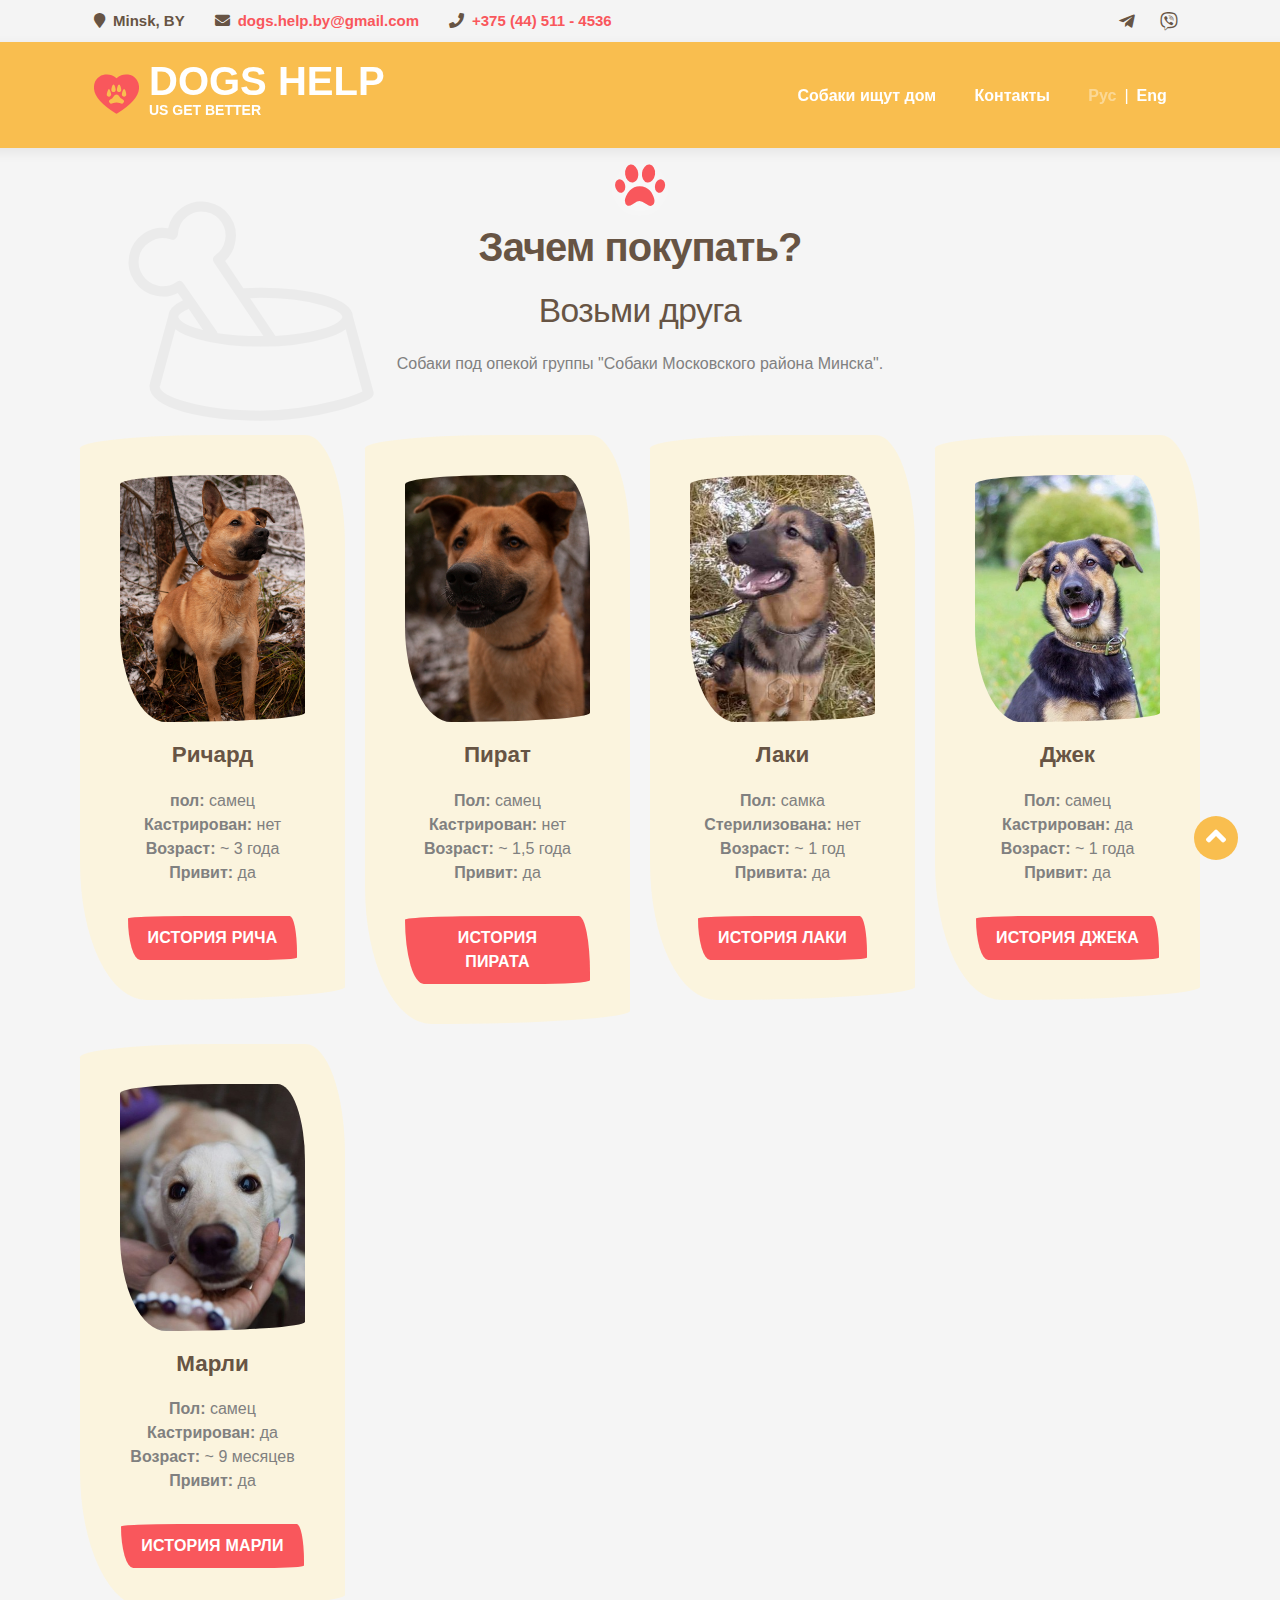
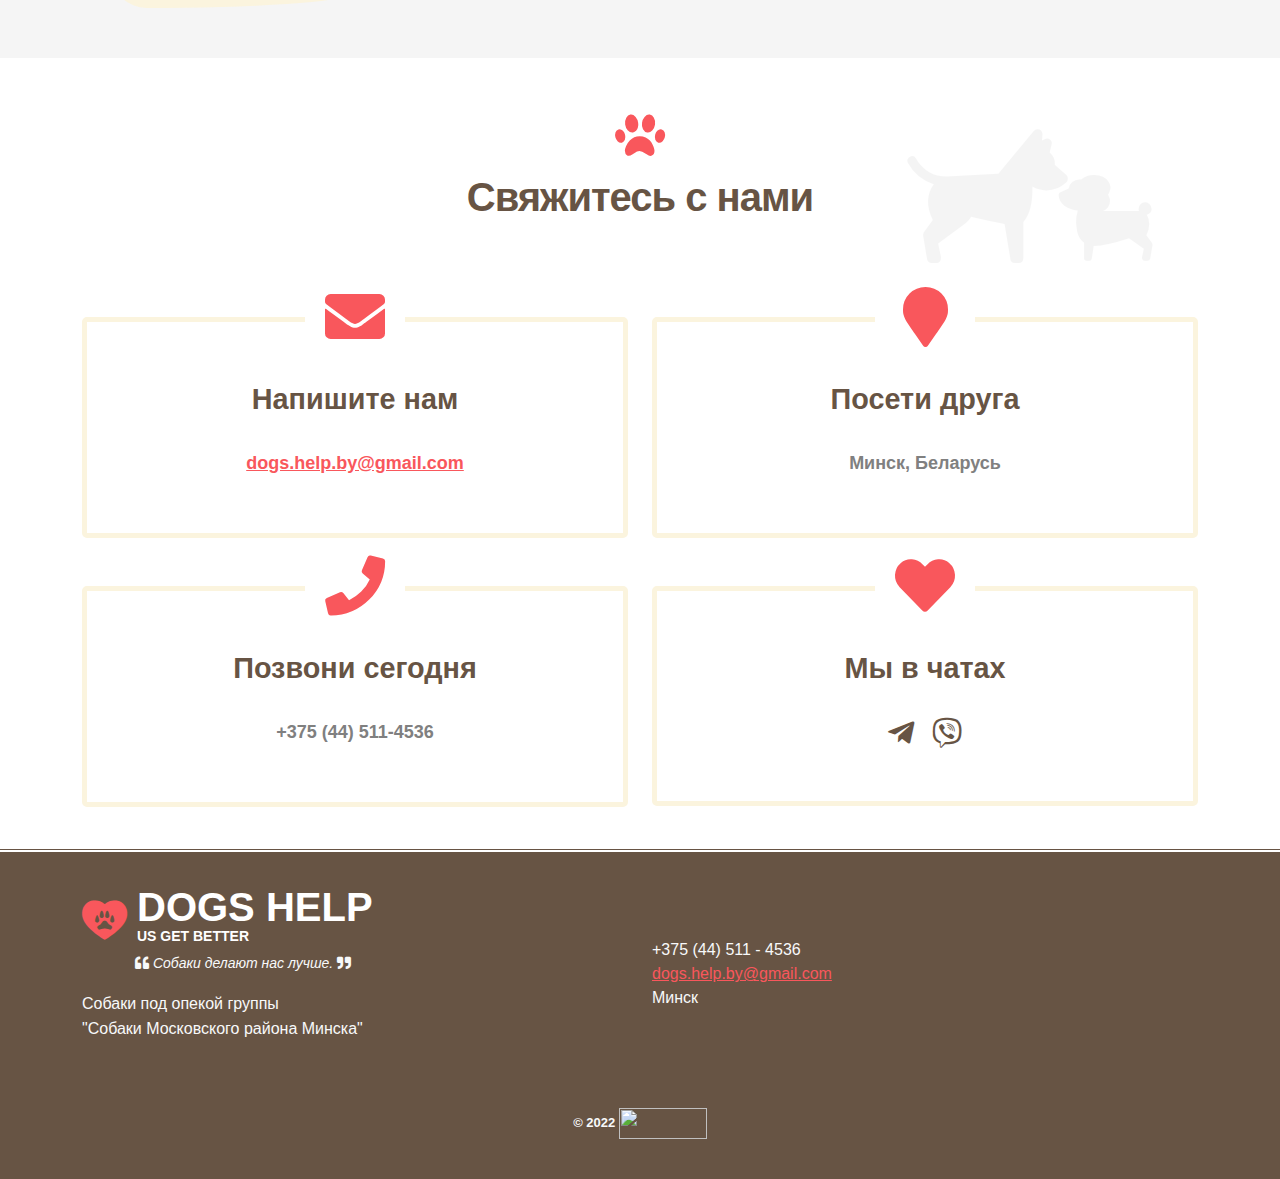
==== commit 525232c8: "add json" ====
--- a/index.html
+++ b/index.html
@@ -11,16 +11,17 @@
           content="Хотите взять собаку в дар - выбирайте! Собаки привиты, с паспортом. Отдаем в дар по договору, не на цепь, в хорошую семью.">
     <meta name="MobileOptimized" content="width">
     <meta name="HandheldFriendly" content="true">
-	
-<meta property="og:title" content="Собаки ищут семью">
-<meta property="og:site_name" content="Dogs Help">
-<meta property="og:url" content="https://dogshelp.github.io/">
-<meta property="og:description" content="Хотите взять собаку в дар - выбирайте! Собаки привиты и здоровы, с паспортом. Отдаем в дар по договору, не на цепь, в хорошую семью.">
-<meta property="og:image" content="https://dogshelp.github.io/assets/images/dogsHelp.png">
-	
-    <meta name="google-site-verification" content="EtWjR05SIJyxCKzYPUv-G1N8Mb-45qB5zoHJ0CdK9Qg" />
-    <meta name="yandex-verification" content="e82f506c1f2c41d5" />
-    <meta name="msvalidate.01" content="F56C999866EDA6380B80D3F4508D4DC1" />
+
+    <meta property="og:title" content="Собаки ищут семью">
+    <meta property="og:site_name" content="Dogs Help">
+    <meta property="og:url" content="https://dogshelp.github.io/">
+    <meta property="og:description"
+          content="Хотите взять собаку в дар - выбирайте! Собаки привиты и здоровы, с паспортом. Отдаем в дар по договору, не на цепь, в хорошую семью.">
+    <meta property="og:image" content="https://dogshelp.github.io/assets/images/dogsHelp.png">
+
+    <meta name="google-site-verification" content="EtWjR05SIJyxCKzYPUv-G1N8Mb-45qB5zoHJ0CdK9Qg"/>
+    <meta name="yandex-verification" content="e82f506c1f2c41d5"/>
+    <meta name="msvalidate.01" content="F56C999866EDA6380B80D3F4508D4DC1"/>
 
     <link rel="icon" type="image/x-icon" href="favicon.ico">
     <link rel="apple-touch-icon" sizes="180x180" href="apple-touch-icon.png">
@@ -39,20 +40,28 @@
     <script src="assets/vendor/bootstrap/js/bootstrap.min.js"></script>
     <script src="assets/js/jquery-3.6.0.min.js"></script>
     <script src="assets/js/jquery.easing.1.3.js"></script>
-	<!-- Yandex.Metrika counter -->
-<script type="text/javascript" >
-   (function(m,e,t,r,i,k,a){m[i]=m[i]||function(){(m[i].a=m[i].a||[]).push(arguments)};
-   m[i].l=1*new Date();k=e.createElement(t),a=e.getElementsByTagName(t)[0],k.async=1,k.src=r,a.parentNode.insertBefore(k,a)})
-   (window, document, "script", "https://mc.yandex.ru/metrika/tag.js", "ym");
-
-   ym(87344715, "init", {
-        clickmap:true,
-        trackLinks:true,
-        accurateTrackBounce:true
-   });
-</script>
-<noscript><div><img src="https://mc.yandex.ru/watch/87344715" style="position:absolute; left:-9999px;" alt="" /></div></noscript>
-<!-- /Yandex.Metrika counter -->
+
+    <!-- Yandex.Metrika counter -->
+    <script type="text/javascript">
+        (function (m, e, t, r, i, k, a) {
+            m[i] = m[i] || function () {
+                (m[i].a = m[i].a || []).push(arguments)
+            };
+            m[i].l = 1 * new Date();
+            k = e.createElement(t), a = e.getElementsByTagName(t)[0], k.async = 1, k.src = r, a.parentNode.insertBefore(k, a)
+        })
+        (window, document, "script", "https://mc.yandex.ru/metrika/tag.js", "ym");
+
+        ym(87344715, "init", {
+            clickmap: true,
+            trackLinks: true,
+            accurateTrackBounce: true
+        });
+    </script>
+    <noscript>
+        <div><img src="https://mc.yandex.ru/watch/87344715" style="position:absolute; left:-9999px;" alt=""/></div>
+    </noscript>
+    <!-- /Yandex.Metrika counter -->
 </head>
 <body>
 <div class="preloader d-none" id="preloader">
@@ -185,7 +194,7 @@
                             <ul class="list-unstyled">
                                 <li><strong>Пол:</strong> самка</li>
                                 <li><strong>Стерилизована:</strong> нет</li>
-                                <li><strong>Возраст:</strong> ~ 11 месяцев</li>
+                                <li><strong>Возраст:</strong> ~ 1 год</li>
                                 <li><strong>Привита:</strong> да</li>
                             </ul>
                             <div class="text-center">
@@ -218,10 +227,11 @@
                     </div>
                 </div>
             </div>
-	    <div class="adopt-card col-md-6 col-xl-3 res-margin">
+            <div class="adopt-card col-md-6 col-xl-3 res-margin">
                 <div class="card bg-light-custom">
                     <div class="thumbnail text-center">
-                        <img src="assets/images/slider/slide_marly_2.jpg" class="border-irregular1 img-fluid" alt="Марли">
+                        <img src="assets/images/slider/slide_marly_2.jpg" class="border-irregular1 img-fluid"
+                             alt="Марли">
                         <div class="caption-adoption">
                             <h6 class="adoption-header">Марли</h6>
                             <ul class="list-unstyled">
@@ -239,6 +249,52 @@
                     </div>
                 </div>
             </div>
+            <!--
+                        <div class="adopt-card col-md-6 col-xl-3 res-margin">
+                            <div class="card bg-light-custom">
+                                <div class="thumbnail text-center">
+                                    <img src="assets/images/slider/slide_marly_2.jpg" class="border-irregular1 img-fluid"
+                                         alt="Сеня">
+                                    <div class="caption-adoption">
+                                        <h6 class="adoption-header">Сеня</h6>
+                                        <ul class="list-unstyled">
+                                            <li><strong>Пол:</strong> самец</li>
+                                            <li><strong>Кастрирован:</strong> да</li>
+                                            <li><strong>Возраст:</strong> ~ 9 месяцев</li>
+                                            <li><strong>Привит:</strong> да</li>
+                                        </ul>
+                                        <div class="text-center">
+                                            <button type="button" class="btn btn-primary" data-bs-toggle="modal"
+                                                    data-bs-target="#modal-6">история Сени
+                                            </button>
+                                        </div>
+                                    </div>
+                                </div>
+                            </div>
+                        </div>
+                        <div class="adopt-card col-md-6 col-xl-3 res-margin">
+                            <div class="card bg-light-custom">
+                                <div class="thumbnail text-center">
+                                    <img src="assets/images/slider/slide_marly_2.jpg" class="border-irregular1 img-fluid"
+                                         alt="Есения">
+                                    <div class="caption-adoption">
+                                        <h6 class="adoption-header">Есения</h6>
+                                        <ul class="list-unstyled">
+                                            <li><strong>Пол:</strong> самка</li>
+                                            <li><strong>Стерилизована:</strong> да</li>
+                                            <li><strong>Возраст:</strong> ~ 9 месяцев</li>
+                                            <li><strong>Привита:</strong> да</li>
+                                        </ul>
+                                        <div class="text-center">
+                                            <button type="button" class="btn btn-primary" data-bs-toggle="modal"
+                                                    data-bs-target="#modal-7">история Есении
+                                            </button>
+                                        </div>
+                                    </div>
+                                </div>
+                            </div>
+                        </div>
+                        -->
         </div>
     </div>
 </section>
@@ -367,9 +423,13 @@
         <div class="row">
             <div class="credits col-sm-12">
                 <p>
-			<span>&copy; 2022</span>
-			<a href="https://webmaster.yandex.ru/siteinfo/?site=https://dogshelp.github.io"><img width="88" height="31" alt="" border="0" src="https://yandex.ru/cycounter?https://dogshelp.github.io&theme=light&lang=ru"/></a>
-	        </p>
+                    <span>&copy; 2022</span>
+                    <a href="https://webmaster.yandex.ru/siteinfo/?site=https://dogshelp.github.io"><img width="88"
+                                                                                                         height="31"
+                                                                                                         alt=""
+                                                                                                         border="0"
+                                                                                                         src="https://yandex.ru/cycounter?https://dogshelp.github.io&theme=light&lang=ru"/></a>
+                </p>
             </div>
         </div>
     </div>
@@ -413,25 +473,32 @@
                                         </div>
                                         <div class="carousel-inner">
                                             <div class="carousel-item active">
-                                                <img src="assets/images/slider/slide_richard_1.jpg" class="d-block w-100" alt="Ричард">
-                                            </div>
-                                            <div class="carousel-item">
-                                                <img src="assets/images/slider/slide_richard_2.jpg" class="d-block w-100" alt="Ричард">
-                                            </div>
-                                            <div class="carousel-item">
-                                                <img src="assets/images/slider/slide_richard_3.jpg" class="d-block w-100" alt="Ричард">
-                                            </div>
-                                            <div class="carousel-item">
-                                                <img src="assets/images/slider/slide_richard_4.jpg" class="d-block w-100" alt="Ричард">
-                                            </div>
-                                            <div class="carousel-item">
-                                                <img src="assets/images/slider/slide_richard_5.jpg" class="d-block w-100" alt="Ричард">
-                                            </div>
-                                            <div class="carousel-item">
-                                                <img src="assets/images/slider/slide_richard_6.jpg" class="d-block w-100" alt="Ричард">
-                                            </div>
-                                            <div class="carousel-item">
-                                                <img src="assets/images/slider/slide_richard_7.jpg" class="d-block w-100" alt="Ричард">
+                                                <img src="assets/images/slider/slide_richard_1.jpg"
+                                                     class="d-block w-100" alt="Ричард">
+                                            </div>
+                                            <div class="carousel-item">
+                                                <img src="assets/images/slider/slide_richard_2.jpg"
+                                                     class="d-block w-100" alt="Ричард">
+                                            </div>
+                                            <div class="carousel-item">
+                                                <img src="assets/images/slider/slide_richard_3.jpg"
+                                                     class="d-block w-100" alt="Ричард">
+                                            </div>
+                                            <div class="carousel-item">
+                                                <img src="assets/images/slider/slide_richard_4.jpg"
+                                                     class="d-block w-100" alt="Ричард">
+                                            </div>
+                                            <div class="carousel-item">
+                                                <img src="assets/images/slider/slide_richard_5.jpg"
+                                                     class="d-block w-100" alt="Ричард">
+                                            </div>
+                                            <div class="carousel-item">
+                                                <img src="assets/images/slider/slide_richard_6.jpg"
+                                                     class="d-block w-100" alt="Ричард">
+                                            </div>
+                                            <div class="carousel-item">
+                                                <img src="assets/images/slider/slide_richard_7.jpg"
+                                                     class="d-block w-100" alt="Ричард">
                                             </div>
                                         </div>
                                         <button class="carousel-control-prev" type="button"
@@ -478,7 +545,7 @@
                                     <li class="list-inline-item">Подходит для квартиры</li>
                                     <li class="list-inline-item">Легко идет на контакт к людям</li>
                                 </ul>
-                              	<p>
+                                <p>
                                     Был найден в парке, отвезен в платную вольерную передержку. Но за это время никто
                                     его не искал. Ему бы теплый дом, где царит любовь, забота и есть что покушать!
                                 </p>
@@ -571,43 +638,53 @@
                                         </div>
                                         <div class="carousel-inner">
                                             <div class="carousel-item active">
-                                                <img src="assets/images/slider/slide_grayer_1.jpg" class="d-block w-100" alt="Пират">
-                                            </div>
-                                            <div class="carousel-item">
-                                                <img src="assets/images/slider/slide_grayer_2.jpg" class="d-block w-100" alt="Пират">
-                                            </div>
-                                            <div class="carousel-item">
-                                                <img src="assets/images/slider/slide_grayer_3.jpg" class="d-block w-100" alt="Пират">
-                                            </div>
-                                            <div class="carousel-item">
-                                                <img src="assets/images/slider/slide_grayer_4.jpg" class="d-block w-100" alt="Пират">
-                                            </div>
-                                            <div class="carousel-item">
-                                                <img src="assets/images/slider/slide_grayer_5.jpg" class="d-block w-100" alt="Пират">
-                                            </div>
-                                            <div class="carousel-item">
-                                                <img src="assets/images/slider/slide_grayer_6.jpg" class="d-block w-100" alt="Пират">
-                                            </div>
-                                            <div class="carousel-item">
-                                                <img src="assets/images/slider/slide_grayer_7.jpg" class="d-block w-100" alt="Пират">
-                                            </div>
-                                            <div class="carousel-item">
-                                                <img src="assets/images/slider/slide_grayer_8.jpg" class="d-block w-100" alt="Пират">
-                                            </div>
-                                            <div class="carousel-item">
-                                                <img src="assets/images/slider/slide_grayer_9.jpg" class="d-block w-100" alt="Пират">
-                                            </div>
-                                            <div class="carousel-item">
-                                                <img src="assets/images/slider/slide_grayer_10.jpg" class="d-block w-100" alt="Пират">
+                                                <img src="assets/images/slider/slide_grayer_1.jpg" class="d-block w-100"
+                                                     alt="Пират">
+                                            </div>
+                                            <div class="carousel-item">
+                                                <img src="assets/images/slider/slide_grayer_2.jpg" class="d-block w-100"
+                                                     alt="Пират">
+                                            </div>
+                                            <div class="carousel-item">
+                                                <img src="assets/images/slider/slide_grayer_3.jpg" class="d-block w-100"
+                                                     alt="Пират">
+                                            </div>
+                                            <div class="carousel-item">
+                                                <img src="assets/images/slider/slide_grayer_4.jpg" class="d-block w-100"
+                                                     alt="Пират">
+                                            </div>
+                                            <div class="carousel-item">
+                                                <img src="assets/images/slider/slide_grayer_5.jpg" class="d-block w-100"
+                                                     alt="Пират">
+                                            </div>
+                                            <div class="carousel-item">
+                                                <img src="assets/images/slider/slide_grayer_6.jpg" class="d-block w-100"
+                                                     alt="Пират">
+                                            </div>
+                                            <div class="carousel-item">
+                                                <img src="assets/images/slider/slide_grayer_7.jpg" class="d-block w-100"
+                                                     alt="Пират">
+                                            </div>
+                                            <div class="carousel-item">
+                                                <img src="assets/images/slider/slide_grayer_8.jpg" class="d-block w-100"
+                                                     alt="Пират">
+                                            </div>
+                                            <div class="carousel-item">
+                                                <img src="assets/images/slider/slide_grayer_9.jpg" class="d-block w-100"
+                                                     alt="Пират">
+                                            </div>
+                                            <div class="carousel-item">
+                                                <img src="assets/images/slider/slide_grayer_10.jpg"
+                                                     class="d-block w-100" alt="Пират">
                                             </div>
                                         </div>
                                         <button class="carousel-control-prev" type="button"
-                                                data-bs-target="#carouselIndicators1" data-bs-slide="prev">
+                                                data-bs-target="#carouselIndicators2" data-bs-slide="prev">
                                             <span class="carousel-control-prev-icon" aria-hidden="true"></span>
                                             <span class="visually-hidden">Previous</span>
                                         </button>
                                         <button class="carousel-control-next" type="button"
-                                                data-bs-target="#carouselIndicators1" data-bs-slide="next">
+                                                data-bs-target="#carouselIndicators2" data-bs-slide="next">
                                             <span class="carousel-control-next-icon" aria-hidden="true"></span>
                                             <span class="visually-hidden">Next</span>
                                         </button>
@@ -632,12 +709,13 @@
                                             </ul>
                                         </div>
                                     </div>
-					<p class="fw-bold"><span class="">Я чувствую себя потерянным и одиноким. Ты заберёшь меня?</span></p>
+                                    <p class="fw-bold"><span class="">Я чувствую себя потерянным и одиноким. Ты заберёшь меня?</span>
+                                    </p>
                                 </div>
                             </div>
 
                             <div class="col-md-12 mt-5">
-                                <h3>Кто такой Грэйер?</h3>
+                                <h3>Кто такой Пират?</h3>
 
                                 <ul class="custom list-inline fw-bold">
                                     <li class="list-inline-item">Дружелюбен к другим собакам</li>
@@ -649,18 +727,20 @@
                                     Первое что хочется про него сказать - это умнейший пёс! Т.к. оббежать пол города
                                     Минска(Шабаны-Чижовка-Казинца-Малиновка-Каменная горка) и не попасть под машину - не
                                     каждому дано.
-				</p>
+                                </p>
                                 <p>
                                     Пирату около 1,5 лет, привит. Кастрация будет обязательно, но в домашних условиях.
                                     А пока он ждёт своего Человека, проживая на платной передержке в вольере, где ему не
                                     очень то и тепло. 2 раза в день кушает кашу с мясом, а на ужин - сухой корм для
                                     набора веса.
                                 </p>
-				<p>
-					    Но история на этом не заканчивается. Через 3 месяца спустя нам позвонила женщина и сказала, 
-					    что этот пес похож на щенка, которого забрали в семью. Хозяин Пирата умер и его просто 
-					    выбросили на улицу, как ненужную вещь.
-				</p>
+                                <p>
+                                    Но история на этом не заканчивается. Через 3 месяца спустя нам позвонила женщина и
+                                    сказала,
+                                    что этот пес похож на щенка, которого забрали в семью. Хозяин Пирата умер и его
+                                    просто
+                                    выбросили на улицу, как ненужную вещь.
+                                </p>
                                 <p>
                                     Парень очень активный, дружелюбный к людям, к другим собакам, очень игривый. Когда
                                     был на квартирной передержке пару дней, то в доме ничего не портил, на улицу ходил 2
@@ -674,7 +754,7 @@
                                     <li><i class="fas fa-phone"></i>
                                         <a href="tel:+375445114536">+375 (44) 511 - 4536</a> Настя
                                     </li>
-				    <li><i class="fas fa-phone"></i>
+                                    <li><i class="fas fa-phone"></i>
                                         <a href="tel:+375256209966">+375 (25) 620 - 9966</a> Павел (передержка)
                                     </li>
                                     <li>
@@ -734,22 +814,25 @@
                                         </div>
                                         <div class="carousel-inner">
                                             <div class="carousel-item active">
-                                                <img src="assets/images/slider/slide_laki_1.jpg" class="d-block w-100" alt="Лаки">
-                                            </div>
-                                            <div class="carousel-item">
-                                                <img src="assets/images/slider/slide_laki_2.jpg" class="d-block w-100" alt="Лаки">
-                                            </div>
-                                            <div class="carousel-item">
-                                                <img src="assets/images/slider/slide_laki_3.jpg" class="d-block w-100" alt="Лаки">
+                                                <img src="assets/images/slider/slide_laki_1.jpg" class="d-block w-100"
+                                                     alt="Лаки">
+                                            </div>
+                                            <div class="carousel-item">
+                                                <img src="assets/images/slider/slide_laki_2.jpg" class="d-block w-100"
+                                                     alt="Лаки">
+                                            </div>
+                                            <div class="carousel-item">
+                                                <img src="assets/images/slider/slide_laki_3.jpg" class="d-block w-100"
+                                                     alt="Лаки">
                                             </div>
                                         </div>
                                         <button class="carousel-control-prev" type="button"
-                                                data-bs-target="#carouselIndicators1" data-bs-slide="prev">
+                                                data-bs-target="#carouselIndicators3" data-bs-slide="prev">
                                             <span class="carousel-control-prev-icon" aria-hidden="true"></span>
                                             <span class="visually-hidden">Previous</span>
                                         </button>
                                         <button class="carousel-control-next" type="button"
-                                                data-bs-target="#carouselIndicators1" data-bs-slide="next">
+                                                data-bs-target="#carouselIndicators3" data-bs-slide="next">
                                             <span class="carousel-control-next-icon" aria-hidden="true"></span>
                                             <span class="visually-hidden">Next</span>
                                         </button>
@@ -763,7 +846,7 @@
                                             <ul class="list-unstyled pet-adopt-info">
                                                 <li class="h7">Пол:<span> самка</span></li>
                                                 <li class="h7">Возраст:<span> 11 месяцев</span></li>
-						<li class="h7">Вес:<span> ~ 20 кг</span></li>
+                                                <li class="h7">Вес:<span> ~ 20 кг</span></li>
                                             </ul>
                                         </div>
                                         <div class="col-sm-6">
@@ -803,7 +886,7 @@
                                     <li><i class="fas fa-phone"></i>
                                         <a href="tel:+375445114536">+375 (44) 511 - 4536</a> Настя
                                     </li>
-				    <li><i class="fas fa-phone"></i>
+                                    <li><i class="fas fa-phone"></i>
                                         <a href="tel:+375291063824">+375 (29) 106 - 3824</a> Наталья
                                     </li>
                                     <li>
@@ -855,7 +938,7 @@
                                                     data-bs-slide-to="0" class="active" aria-current="true"
                                                     aria-label="Slide 1"></button>
                                             <button type="button" data-bs-target="#carouselIndicators4"
-                                                    data-bs-slide-to="1"  aria-current="true"
+                                                    data-bs-slide-to="1" aria-current="true"
                                                     aria-label="Slide 2"></button>
                                             <button type="button" data-bs-target="#carouselIndicators4"
                                                     data-bs-slide-to="2" aria-current="true"
@@ -866,25 +949,29 @@
                                         </div>
                                         <div class="carousel-inner">
                                             <div class="carousel-item active">
-                                                <img src="assets/images/slider/slide_jack_3.jpg" class="d-block w-100" alt="Джек">
-                                            </div>
-                                            <div class="carousel-item">
-                                                <img src="assets/images/slider/slide_jack_1.jpg" class="d-block w-100" alt="Джек">
-                                            </div>
-                                            <div class="carousel-item">
-                                                <img src="assets/images/slider/slide_jack_2.jpg" class="d-block w-100" alt="Джек">
-                                            </div>
-                                            <div class="carousel-item">
-                                                <img src="assets/images/slider/slide_jack_4.jpg" class="d-block w-100" alt="Джек">
+                                                <img src="assets/images/slider/slide_jack_3.jpg" class="d-block w-100"
+                                                     alt="Джек">
+                                            </div>
+                                            <div class="carousel-item">
+                                                <img src="assets/images/slider/slide_jack_1.jpg" class="d-block w-100"
+                                                     alt="Джек">
+                                            </div>
+                                            <div class="carousel-item">
+                                                <img src="assets/images/slider/slide_jack_2.jpg" class="d-block w-100"
+                                                     alt="Джек">
+                                            </div>
+                                            <div class="carousel-item">
+                                                <img src="assets/images/slider/slide_jack_4.jpg" class="d-block w-100"
+                                                     alt="Джек">
                                             </div>
                                         </div>
                                         <button class="carousel-control-prev" type="button"
-                                                data-bs-target="#carouselIndicators1" data-bs-slide="prev">
+                                                data-bs-target="#carouselIndicators4" data-bs-slide="prev">
                                             <span class="carousel-control-prev-icon" aria-hidden="true"></span>
                                             <span class="visually-hidden">Previous</span>
                                         </button>
                                         <button class="carousel-control-next" type="button"
-                                                data-bs-target="#carouselIndicators1" data-bs-slide="next">
+                                                data-bs-target="#carouselIndicators4" data-bs-slide="next">
                                             <span class="carousel-control-next-icon" aria-hidden="true"></span>
                                             <span class="visually-hidden">Next</span>
                                         </button>
@@ -898,7 +985,7 @@
                                             <ul class="list-unstyled pet-adopt-info">
                                                 <li class="h7">Пол:<span> самец</span></li>
                                                 <li class="h7">Возраст:<span> 1 год</span></li>
-						<li class="h7">Вес:<span> 21.8 кг</span></li>
+                                                <li class="h7">Вес:<span> 21.8 кг</span></li>
                                             </ul>
                                         </div>
                                         <div class="col-sm-6">
@@ -984,125 +1071,351 @@
                         <div class="col-lg-12">
                             <div class="row bg-light-custom block-padding">
                                 <div class="col-lg-4 offset-lg-2">
-                                    <div id="carouselIndicators1" class="carousel slide" data-bs-ride="carousel"
+                                    <div id="carouselIndicators5" class="carousel slide" data-bs-ride="carousel"
                                          data-bs-pause="hover">
                                         <div class="carousel-indicators">
                                             <button type="button" data-bs-target="#carouselIndicators5"
                                                     data-bs-slide-to="0" class="active" aria-current="true"
                                                     aria-label="Slide 1"></button>
-                                         <button type="button" data-bs-target="#carouselIndicators5"
+                                            <button type="button" data-bs-target="#carouselIndicators5"
                                                     data-bs-slide-to="1" class="active" aria-current="true"
                                                     aria-label="Slide 2"></button>
-						<button type="button" data-bs-target="#carouselIndicators5"
+                                            <button type="button" data-bs-target="#carouselIndicators5"
                                                     data-bs-slide-to="2" class="active" aria-current="true"
                                                     aria-label="Slide 3"></button>
-						<button type="button" data-bs-target="#carouselIndicators5"
+                                            <button type="button" data-bs-target="#carouselIndicators5"
                                                     data-bs-slide-to="3" class="active" aria-current="true"
                                                     aria-label="Slide 4"></button>
                                         </div>
                                         <div class="carousel-inner">
                                             <div class="carousel-item active">
-                                                <img src="assets/images/slider/slide_marly_1.jpg" class="d-block w-100" alt="Марли">
-                                            </div>
-                                           <div class="carousel-item active">
-                                                <img src="assets/images/slider/slide_marly_2.jpg" class="d-block w-100" alt="Марли">
-                                            </div>
-						<div class="carousel-item active">
-                                                <img src="assets/images/slider/slide_marly_3.jpg" class="d-block w-100" alt="Марли">
-                                            </div>
-						</div>
-						<div class="carousel-item active">
-                                                <img src="assets/images/slider/slide_marly_4.jpg" class="d-block w-100" alt="Марли">
-                                            </div>
-                                        </div>
-                                        <button class="carousel-control-prev" type="button"
-                                                data-bs-target="#carouselIndicators5" data-bs-slide="prev">
-                                            <span class="carousel-control-prev-icon" aria-hidden="true"></span>
-                                            <span class="visually-hidden">Previous</span>
-                                        </button>
-                                        <button class="carousel-control-next" type="button"
-                                                data-bs-target="#carouselIndicators5" data-bs-slide="next">
-                                            <span class="carousel-control-next-icon" aria-hidden="true"></span>
-                                            <span class="visually-hidden">Next</span>
-                                        </button>
-                                    </div>
-                                </div>
-
-                                <div class="col-lg-4 res-margin mt-5 text-xs-center">
-                                    <h4><strong>Имя:</strong> Марли</h4>
-                                    <div class="row">
-                                        <div class="col-sm-6">
-                                            <ul class="list-unstyled pet-adopt-info">
-                                                <li class="h7">Пол:<span> самец</span></li>
-                                                <li class="h7">Возраст:<span> 8 месяцев</span></li>
-                                                <li class="h7">Вес:<span> ~ 16 кг</span></li>
-                                            </ul>
-                                        </div>
-                                        <div class="col-sm-6">
-                                            <ul class="list-unstyled pet-adopt-info">
-                                                <li class="h7">Кастрирован:<span> Да</span></li>
-                                                <li class="h7">Вакцинирован:<span> Да</span></li>
-                                                <li class="h7">Размер:<span> Большой</span></li>
-                                            </ul>
-                                        </div>
-                                    </div>
-                                    <p class="fw-bold">Ищем для него семью, которая примет еще одного ребенка, т.е. Марли!</p>
-                                </div>
-                            </div>
-
-                            <div class="col-md-12 mt-5">
-                                <h3>Кто такой Марли?</h3>
-
-                                <ul class="custom list-inline fw-bold">
-                                    <li class="list-inline-item">Дружелюбен к другим собакам</li>
-                                    <li class="list-inline-item">Подходит для квартиры</li>
-                                    <li class="list-inline-item">Легко идет на контакт к людям</li>
-				    <li class="list-inline-item">Дружелюбен к детям</li>
-                                </ul>
-                              	<p>
-                                    Был найден волонтером на своё день рождение. Счастья не было предел, особенно когда по уши в хвостах. Но разве можно было как-то иначе?
-                                </p>
-                                <p>
-                                    Марли около 8 месяцев. Обработан от паразитов, привит и 5 февраля готовится к кастрации. Кушает вкусную еду, к выгулу приучен, но навыки всё же нужно немного лучше закрепить). Любит детей, обнимашки, почесушки. С другими собаками игрив, не агрессивен, некоторых может немного бояться.
-                                </p>
-                                <p>
-                                    
-                                </p>
-                                <p>
-                                    
-                                </p>
-                                <ul class="list-unstyled">
-                                    <li><i class="fas fa-phone"></i>
-                                        <a href="tel:+375291235668">+375 (29) 123 - 5668</a> Наталья
-                                    </li>
-                                    <li>
-                                        <i class="fab fa-telegram-plane"></i>
-                                        <a title="Telegram" href="https://t.me/dogandi" target="_blank"
-                                           rel="noopener noreferrer">
-                                            группа "Собаки Московского района"
-                                        </a>
-                                    </li>
-                                </ul>
-                                <div class="alert alert-primary mt-5" role="alert">
-                                    <h6 class="text-light">Правила усыновления</h6>
-                                    <p>Будет отдан по договору с ненавязчивым отслеживанием судьбы.</p>
-                                    <p>Не в будку и не на цепь!</p>
-                                    <p>Без самовыгула.</p>
-				    <p>Отдается в семью, где дети не младше 5-6 лет!</p>
-				    <p>Отдается в квартиру с активным выгулом или в частный сектор с проживанием в доме.</p>
-                                </div>
-                            </div>
-                        </div>
-                    </div>
-                </div>
-            </div>
-            <div class="modal-footer">
-                <button type="button" class="btn btn-secondary" data-bs-dismiss="modal">Закрыть</button>
-            </div>
+                                                <img src="assets/images/slider/slide_marly_1.jpg" class="d-block w-100"
+                                                     alt="Марли">
+                                            </div>
+                                            <div class="carousel-item active">
+                                                <img src="assets/images/slider/slide_marly_2.jpg" class="d-block w-100"
+                                                     alt="Марли">
+                                            </div>
+                                            <div class="carousel-item active">
+                                                <img src="assets/images/slider/slide_marly_3.jpg" class="d-block w-100"
+                                                     alt="Марли">
+                                            </div>
+                                        </div>
+                                        <div class="carousel-item active">
+                                            <img src="assets/images/slider/slide_marly_4.jpg" class="d-block w-100"
+                                                 alt="Марли">
+                                        </div>
+                                    </div>
+                                    <button class="carousel-control-prev" type="button"
+                                            data-bs-target="#carouselIndicators5" data-bs-slide="prev">
+                                        <span class="carousel-control-prev-icon" aria-hidden="true"></span>
+                                        <span class="visually-hidden">Previous</span>
+                                    </button>
+                                    <button class="carousel-control-next" type="button"
+                                            data-bs-target="#carouselIndicators5" data-bs-slide="next">
+                                        <span class="carousel-control-next-icon" aria-hidden="true"></span>
+                                        <span class="visually-hidden">Next</span>
+                                    </button>
+                                </div>
+                            </div>
+
+                            <div class="col-lg-4 res-margin mt-5 text-xs-center">
+                                <h4><strong>Имя:</strong> Марли</h4>
+                                <div class="row">
+                                    <div class="col-sm-6">
+                                        <ul class="list-unstyled pet-adopt-info">
+                                            <li class="h7">Пол:<span> самец</span></li>
+                                            <li class="h7">Возраст:<span> 8 месяцев</span></li>
+                                            <li class="h7">Вес:<span> ~ 16 кг</span></li>
+                                        </ul>
+                                    </div>
+                                    <div class="col-sm-6">
+                                        <ul class="list-unstyled pet-adopt-info">
+                                            <li class="h7">Кастрирован:<span> Да</span></li>
+                                            <li class="h7">Вакцинирован:<span> Да</span></li>
+                                            <li class="h7">Размер:<span> Большой</span></li>
+                                        </ul>
+                                    </div>
+                                </div>
+                                <p class="fw-bold">Ищем для него семью, которая примет еще одного ребенка, т.е.
+                                    Марли!</p>
+                            </div>
+                        </div>
+
+                        <div class="col-md-12 mt-5">
+                            <h3>Кто такой Марли?</h3>
+
+                            <ul class="custom list-inline fw-bold">
+                                <li class="list-inline-item">Дружелюбен к другим собакам</li>
+                                <li class="list-inline-item">Подходит для квартиры</li>
+                                <li class="list-inline-item">Легко идет на контакт к людям</li>
+                                <li class="list-inline-item">Дружелюбен к детям</li>
+                            </ul>
+                            <p>
+                                Был найден волонтером на своё день рождение. Счастья не было предел, особенно когда по
+                                уши в хвостах. Но разве можно было как-то иначе?
+                            </p>
+                            <p>
+                                Марли около 8 месяцев. Обработан от паразитов, привит и 5 февраля готовится к кастрации.
+                                Кушает вкусную еду, к выгулу приучен, но навыки всё же нужно немного лучше закрепить).
+                                Любит детей, обнимашки, почесушки. С другими собаками игрив, не агрессивен, некоторых
+                                может немного бояться.
+                            </p>
+                            <p>
+
+                            </p>
+                            <p>
+
+                            </p>
+                            <ul class="list-unstyled">
+                                <li><i class="fas fa-phone"></i>
+                                    <a href="tel:+375291235668">+375 (29) 123 - 5668</a> Наталья
+                                </li>
+                                <li>
+                                    <i class="fab fa-telegram-plane"></i>
+                                    <a title="Telegram" href="https://t.me/dogandi" target="_blank"
+                                       rel="noopener noreferrer">
+                                        группа "Собаки Московского района"
+                                    </a>
+                                </li>
+                            </ul>
+                            <div class="alert alert-primary mt-5" role="alert">
+                                <h6 class="text-light">Правила усыновления</h6>
+                                <p>Будет отдан по договору с ненавязчивым отслеживанием судьбы.</p>
+                                <p>Не в будку и не на цепь!</p>
+                                <p>Без самовыгула.</p>
+                                <p>Отдается в семью, где дети не младше 5-6 лет!</p>
+                                <p>Отдается в квартиру с активным выгулом или в частный сектор с проживанием в доме.</p>
+                            </div>
+                        </div>
+                    </div>
+                </div>
+            </div>
+        </div>
+        <div class="modal-footer">
+            <button type="button" class="btn btn-secondary" data-bs-dismiss="modal">Закрыть</button>
         </div>
     </div>
 </div>
-	
+<!-- modal 6 -->
+<div class="modal fade" id="modal-6" tabindex="-1" aria-labelledby="exampleModalFullscreenLabel" aria-hidden="true">
+    <div class="modal-dialog modal-fullscreen">
+        <div class="modal-content">
+            <div class="modal-header">
+                <h5 class="modal-title h4" id="modal-label-6">История Сени</h5>
+                <button type="button" class="btn-close" data-bs-dismiss="modal" aria-label="Close"></button>
+            </div>
+            <div class="modal-body dog-bg2">
+                <div class="container">
+                    <div class="row">
+                        <div class="col-lg-12">
+                            <div class="row bg-light-custom block-padding">
+                                <div class="col-lg-4 offset-lg-2">
+                                    <div id="carouselIndicators6" class="carousel slide" data-bs-ride="carousel"
+                                         data-bs-pause="hover">
+                                        <div class="carousel-indicators">
+                                            <button type="button" data-bs-target="#carouselIndicators6"
+                                                    data-bs-slide-to="0" class="active" aria-current="true"
+                                                    aria-label="Slide 1"></button>
+                                        </div>
+                                        <div class="carousel-inner">
+                                            <div class="carousel-item active">
+                                                <img src="assets/images/slider/slide_marly_1.jpg" class="d-block w-100"
+                                                     alt="Марли">
+                                            </div>
+                                        </div>
+                                        <div class="carousel-item active">
+                                            <img src="assets/images/slider/slide_marly_4.jpg" class="d-block w-100"
+                                                 alt="Сеня">
+                                        </div>
+                                    </div>
+                                    <button class="carousel-control-prev" type="button"
+                                            data-bs-target="#carouselIndicators6" data-bs-slide="prev">
+                                        <span class="carousel-control-prev-icon" aria-hidden="true"></span>
+                                        <span class="visually-hidden">Previous</span>
+                                    </button>
+                                    <button class="carousel-control-next" type="button"
+                                            data-bs-target="#carouselIndicators6" data-bs-slide="next">
+                                        <span class="carousel-control-next-icon" aria-hidden="true"></span>
+                                        <span class="visually-hidden">Next</span>
+                                    </button>
+                                </div>
+                            </div>
+
+                            <div class="col-lg-4 res-margin mt-5 text-xs-center">
+                                <h4><strong>Имя:</strong> Сеня</h4>
+                                <div class="row">
+                                    <div class="col-sm-6">
+                                        <ul class="list-unstyled pet-adopt-info">
+                                            <li class="h7">Пол:<span> самец</span></li>
+                                            <li class="h7">Возраст:<span> 8 месяцев</span></li>
+                                            <li class="h7">Вес:<span> ~ 16 кг</span></li>
+                                        </ul>
+                                    </div>
+                                    <div class="col-sm-6">
+                                        <ul class="list-unstyled pet-adopt-info">
+                                            <li class="h7">Кастрирован:<span> Да</span></li>
+                                            <li class="h7">Вакцинирован:<span> Да</span></li>
+                                            <li class="h7">Размер:<span> Большой</span></li>
+                                        </ul>
+                                    </div>
+                                </div>
+                                <p class="fw-bold">Ищем для него семью, которая примет еще одного ребенка, т.е.
+                                    Сеню!</p>
+                            </div>
+                        </div>
+
+                        <div class="col-md-12 mt-5">
+                            <h3>Кто такой Сеня?</h3>
+
+                            <ul class="custom list-inline fw-bold">
+                                <li class="list-inline-item">Дружелюбен к другим собакам</li>
+                                <li class="list-inline-item">Подходит для квартиры</li>
+                                <li class="list-inline-item">Легко идет на контакт к людям</li>
+                            </ul>
+                            <p>
+                                текст
+                            </p>
+                            <ul class="list-unstyled">
+                                <li><i class="fas fa-phone"></i>
+<!--                                    <a href="tel:+375291235668">+375 (29) 123 - 5668</a> Наталья-->
+                                </li>
+                                <li>
+                                    <i class="fab fa-telegram-plane"></i>
+<!--                                    <a title="Telegram" href="https://t.me/dogandi" target="_blank"-->
+<!--                                       rel="noopener noreferrer">-->
+<!--                                        группа "Спасем Больше"-->
+<!--                                    </a>-->
+                                </li>
+                            </ul>
+                            <div class="alert alert-primary mt-5" role="alert">
+                                <h6 class="text-light">Правила усыновления</h6>
+                                <p>Будет отдан по договору с ненавязчивым отслеживанием судьбы.</p>
+                                <p>Не в будку и не на цепь!</p>
+                                <p>Без самовыгула.</p>
+                                <p>Отдается в семью, где дети не младше 5-6 лет!</p>
+                                <p>Отдается в квартиру с активным выгулом или в частный сектор с проживанием в доме.</p>
+                            </div>
+                        </div>
+                    </div>
+                </div>
+            </div>
+        </div>
+        <div class="modal-footer">
+            <button type="button" class="btn btn-secondary" data-bs-dismiss="modal">Закрыть</button>
+        </div>
+    </div>
+</div>
+<!-- modal 7 -->
+<div class="modal fade" id="modal-7" tabindex="-1" aria-labelledby="exampleModalFullscreenLabel" aria-hidden="true">
+    <div class="modal-dialog modal-fullscreen">
+        <div class="modal-content">
+            <div class="modal-header">
+                <h5 class="modal-title h4" id="modal-label-7">История Есении</h5>
+                <button type="button" class="btn-close" data-bs-dismiss="modal" aria-label="Close"></button>
+            </div>
+            <div class="modal-body dog-bg2">
+                <div class="container">
+                    <div class="row">
+                        <div class="col-lg-12">
+                            <div class="row bg-light-custom block-padding">
+                                <div class="col-lg-4 offset-lg-2">
+                                    <div id="carouselIndicators7" class="carousel slide" data-bs-ride="carousel"
+                                         data-bs-pause="hover">
+                                        <div class="carousel-indicators">
+                                            <button type="button" data-bs-target="#carouselIndicators7"
+                                                    data-bs-slide-to="0" class="active" aria-current="true"
+                                                    aria-label="Slide 1"></button>
+                                        </div>
+                                        <div class="carousel-inner">
+                                            <div class="carousel-item active">
+                                                <img src="assets/images/slider/slide_marly_1.jpg" class="d-block w-100"
+                                                     alt="Есения">
+                                            </div>
+                                        </div>
+                                        <div class="carousel-item active">
+                                            <img src="assets/images/slider/slide_marly_4.jpg" class="d-block w-100"
+                                                 alt="Есения">
+                                        </div>
+                                    </div>
+                                    <button class="carousel-control-prev" type="button"
+                                            data-bs-target="#carouselIndicators7" data-bs-slide="prev">
+                                        <span class="carousel-control-prev-icon" aria-hidden="true"></span>
+                                        <span class="visually-hidden">Previous</span>
+                                    </button>
+                                    <button class="carousel-control-next" type="button"
+                                            data-bs-target="#carouselIndicators7" data-bs-slide="next">
+                                        <span class="carousel-control-next-icon" aria-hidden="true"></span>
+                                        <span class="visually-hidden">Next</span>
+                                    </button>
+                                </div>
+                            </div>
+
+                            <div class="col-lg-4 res-margin mt-5 text-xs-center">
+                                <h4><strong>Имя:</strong> Есения</h4>
+                                <div class="row">
+                                    <div class="col-sm-6">
+                                        <ul class="list-unstyled pet-adopt-info">
+                                            <li class="h7">Пол:<span> самка</span></li>
+                                            <li class="h7">Возраст:<span> 8 месяцев</span></li>
+                                            <li class="h7">Вес:<span> ~ 16 кг</span></li>
+                                        </ul>
+                                    </div>
+                                    <div class="col-sm-6">
+                                        <ul class="list-unstyled pet-adopt-info">
+                                            <li class="h7">Стерилизована:<span> Да</span></li>
+                                            <li class="h7">Вакцинирована:<span> Да</span></li>
+                                            <li class="h7">Размер:<span> Большой</span></li>
+                                        </ul>
+                                    </div>
+                                </div>
+                                <p class="fw-bold"></p>
+                            </div>
+                        </div>
+
+                        <div class="col-md-12 mt-5">
+                            <h3>Кто такая Есения?</h3>
+
+                            <ul class="custom list-inline fw-bold">
+                                <li class="list-inline-item">Дружелюбена к другим собакам</li>
+                                <li class="list-inline-item">Подходит для квартиры</li>
+                                <li class="list-inline-item">Легко идет на контакт к людям</li>
+                                <li class="list-inline-item">Дружелюбена к детям</li>
+                            </ul>
+                            <p>
+                                текст
+                            </p>
+                            <ul class="list-unstyled">
+                                <li><i class="fas fa-phone"></i>
+<!--                                    <a href="tel:+375291235668">+375 (29) 123 - 5668</a> Наталья-->
+                                </li>
+                                <li>
+                                    <i class="fab fa-telegram-plane"></i>
+<!--                                    <a title="Telegram" href="https://t.me/dogandi" target="_blank"-->
+<!--                                       rel="noopener noreferrer">-->
+<!--                                        группа "Собаки Московского района"-->
+<!--                                    </a>-->
+                                </li>
+                            </ul>
+                            <div class="alert alert-primary mt-5" role="alert">
+                                <h6 class="text-light">Правила усыновления</h6>
+                                <p>Будет отдан по договору с ненавязчивым отслеживанием судьбы.</p>
+                                <p>Не в будку и не на цепь!</p>
+                                <p>Без самовыгула.</p>
+                                <p>Отдается в семью, где дети не младше 5-6 лет!</p>
+                                <p>Отдается в квартиру с активным выгулом или в частный сектор с проживанием в доме.</p>
+                            </div>
+                        </div>
+                    </div>
+                </div>
+            </div>
+        </div>
+        <div class="modal-footer">
+            <button type="button" class="btn btn-secondary" data-bs-dismiss="modal">Закрыть</button>
+        </div>
+    </div>
+</div>
+
 <script src="assets/js/custom.js"></script>
 </body>
 </html>
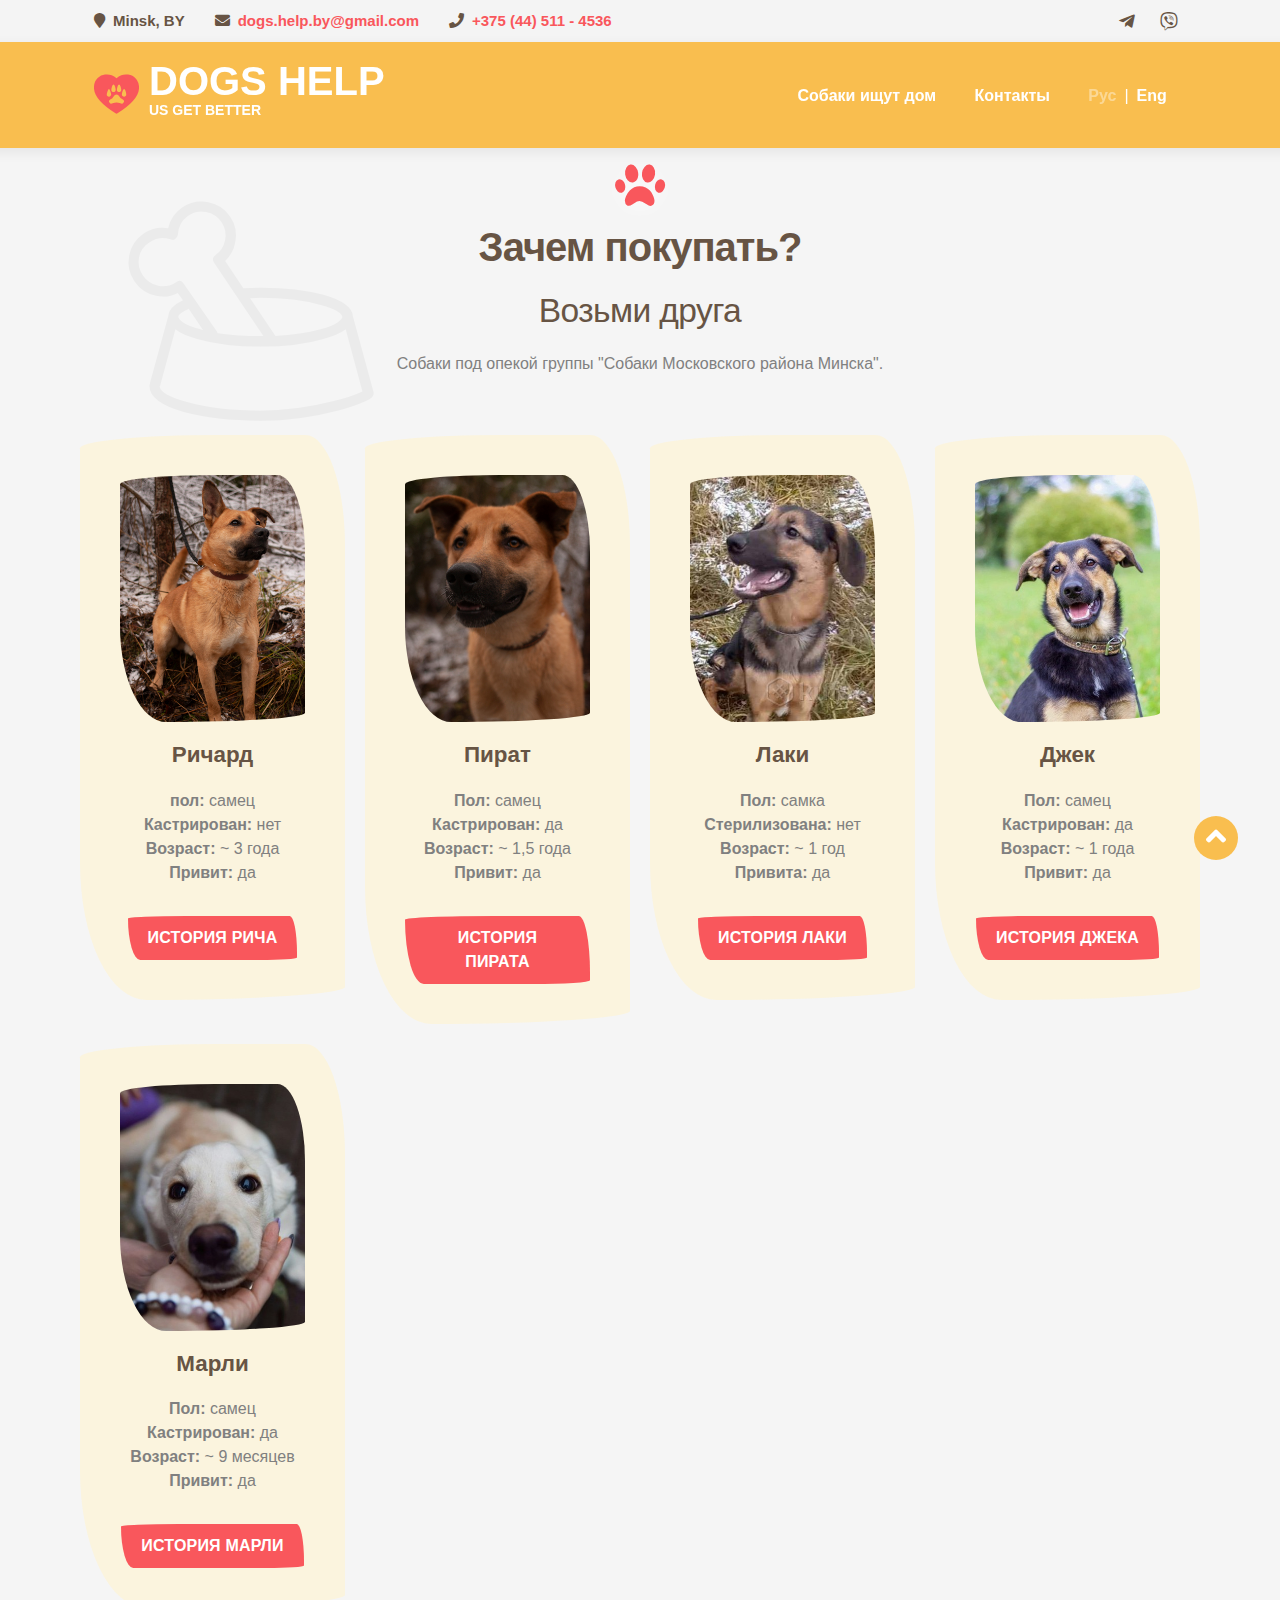
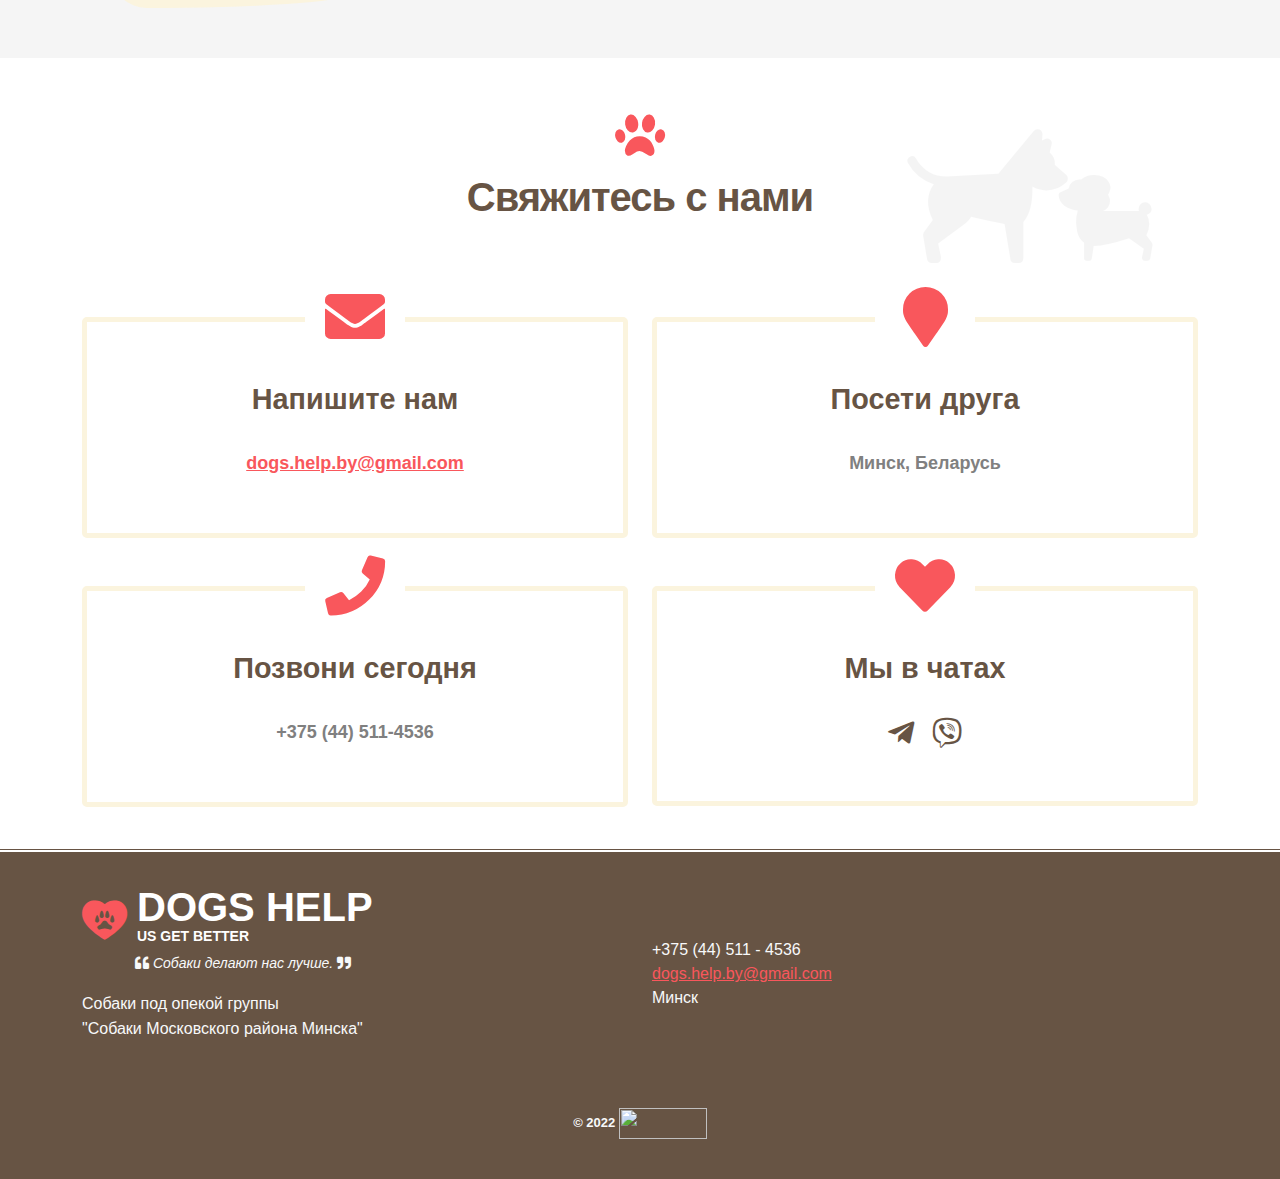
==== commit fa0c8744: "Update index.html" ====
--- a/index.html
+++ b/index.html
@@ -27,6 +27,7 @@
     <link rel="apple-touch-icon" sizes="180x180" href="apple-touch-icon.png">
     <link rel="icon" type="image/png" sizes="32x32" href="favicon-32x32.png">
     <link rel="icon" type="image/png" sizes="16x16" href="favicon-16x16.png">
+    <link rel="icon" href="favicon.svg" type="image/svg+xml">
     <link rel="manifest" href="manifest.json">
 
     <link href="assets/fonts/Font_Awesome/css/fontawesome.min.css" rel="stylesheet" type="text/css">
@@ -172,7 +173,7 @@
                             <h6 class="adoption-header">Пират</h6>
                             <ul class="list-unstyled">
                                 <li><strong>Пол:</strong> самец</li>
-                                <li><strong>Кастрирован:</strong> нет</li>
+                                <li><strong>Кастрирован:</strong> да</li>
                                 <li><strong>Возраст:</strong> ~ 1,5 года</li>
                                 <li><strong>Привит:</strong> да</li>
                             </ul>
@@ -703,7 +704,7 @@
                                         </div>
                                         <div class="col-sm-6">
                                             <ul class="list-unstyled pet-adopt-info">
-                                                <li class="h7">Кастрирован:<span> Нет</span></li>
+                                                <li class="h7">Кастрирован:<span> Да</span></li>
                                                 <li class="h7">Вакцинирован:<span> Да</span></li>
                                                 <li class="h7">Размер:<span> Выше среднего</span></li>
                                             </ul>
@@ -719,7 +720,8 @@
 
                                 <ul class="custom list-inline fw-bold">
                                     <li class="list-inline-item">Дружелюбен к другим собакам</li>
-                                    <li class="list-inline-item">Подходит для квартиры</li>
+				    <li class="list-inline-item">Ладит с детьми</li>
+                                    <li class="list-inline-item">Подходит для квартиры, терпит до выгула.</li>
                                     <li class="list-inline-item">Легко идет на контакт к людям</li>
                                     <li class="list-inline-item">Игривый</li>
                                 </ul>
@@ -742,9 +744,9 @@
                                     выбросили на улицу, как ненужную вещь.
                                 </p>
                                 <p>
-                                    Парень очень активный, дружелюбный к людям, к другим собакам, очень игривый. Когда
-                                    был на квартирной передержке пару дней, то в доме ничего не портил, на улицу ходил 2
-                                    раза в день.
+                                    Парень очень активный, дружелюбный к людям и детям, к другим собакам, очень игривый. Когда
+                                    был на квартирной передержке, то в доме ничего не портил, на улицу ходил 2
+                                    раза в день, терпел до выгула.
                                 </p>
                                 <p>
                                     Ему нужен теплый дом, активные люди, которые обучат его командам. Это не пес, а
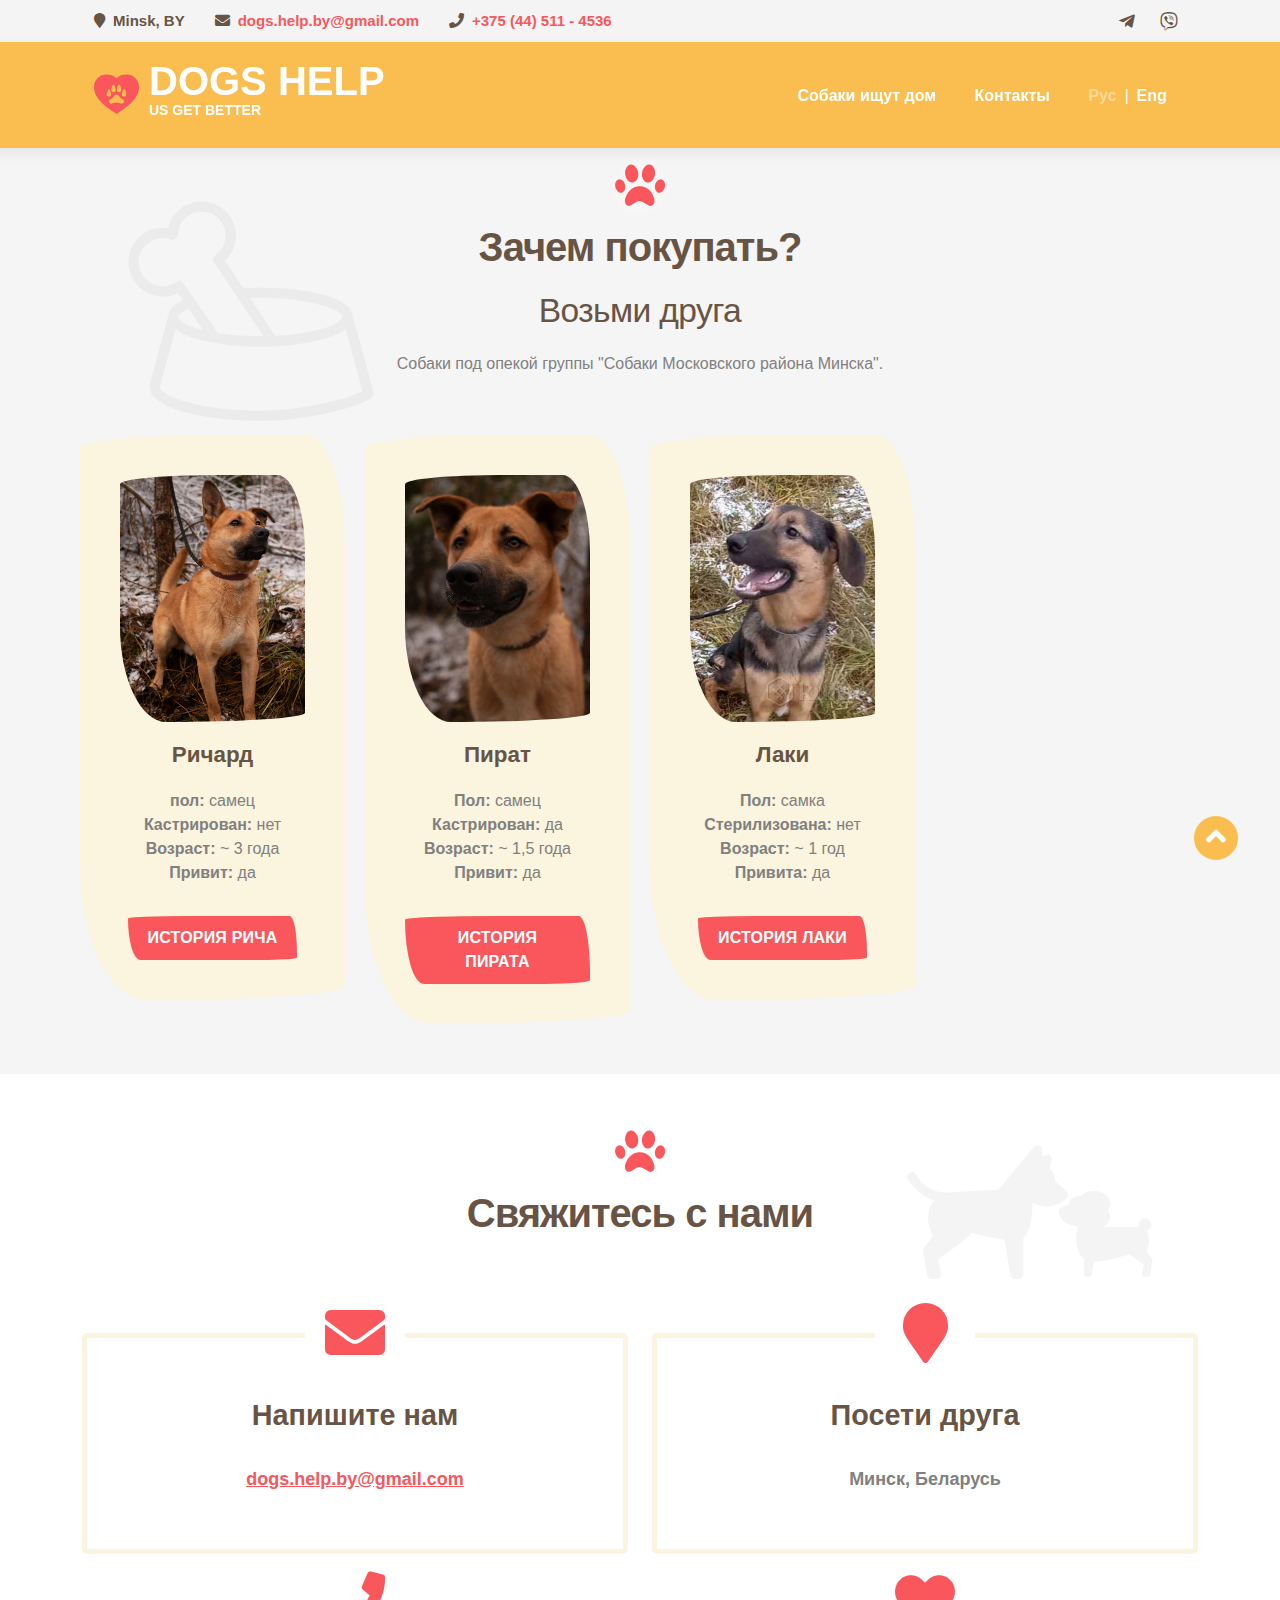
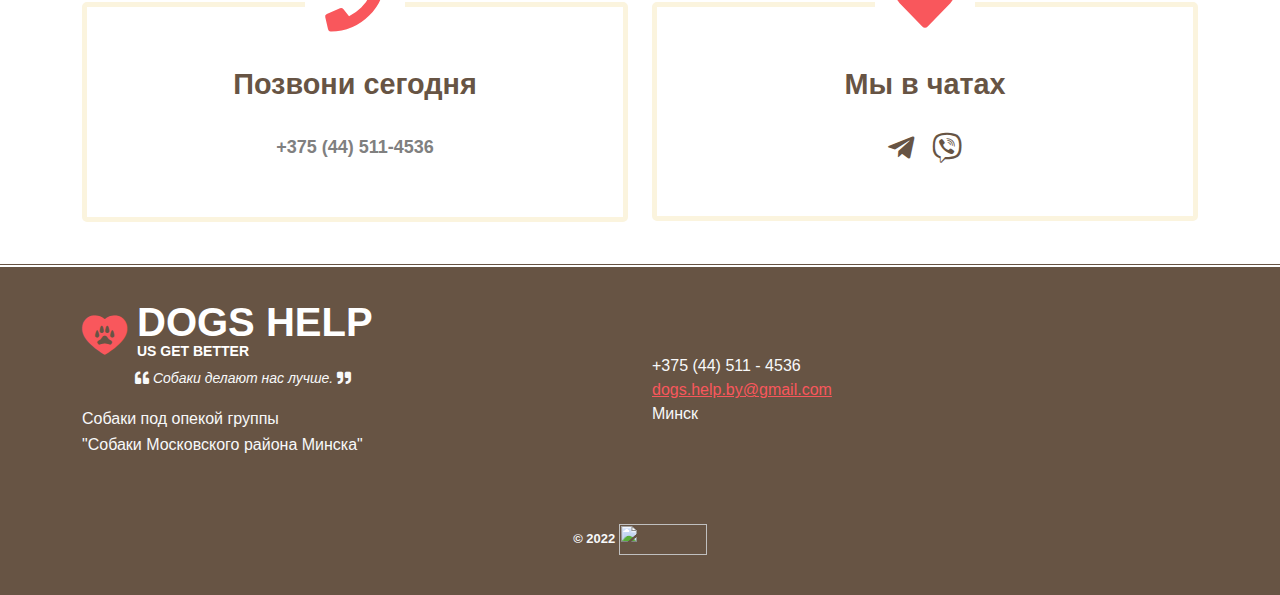
==== commit de771c75: "Update index.html" ====
--- a/index.html
+++ b/index.html
@@ -207,7 +207,7 @@
                     </div>
                 </div>
             </div>
-            <div class="adopt-card col-md-6 col-xl-3 res-margin">
+<!--             <div class="adopt-card col-md-6 col-xl-3 res-margin">
                 <div class="card bg-light-custom">
                     <div class="thumbnail text-center">
                         <img src="assets/images/jack_logo.jpg" class="border-irregular1 img-fluid" alt="Джек">
@@ -227,8 +227,8 @@
                         </div>
                     </div>
                 </div>
-            </div>
-            <div class="adopt-card col-md-6 col-xl-3 res-margin">
+            </div> -->
+<!--             <div class="adopt-card col-md-6 col-xl-3 res-margin">
                 <div class="card bg-light-custom">
                     <div class="thumbnail text-center">
                         <img src="assets/images/slider/slide_marly_2.jpg" class="border-irregular1 img-fluid"
@@ -249,7 +249,7 @@
                         </div>
                     </div>
                 </div>
-            </div>
+            </div> -->
             <!--
                         <div class="adopt-card col-md-6 col-xl-3 res-margin">
                             <div class="card bg-light-custom">
@@ -636,6 +636,8 @@
                                                     data-bs-slide-to="8" aria-label="Slide 9"></button>
                                             <button type="button" data-bs-target="#carouselIndicators2"
                                                     data-bs-slide-to="9" aria-label="Slide 10"></button>
+						<button type="button" data-bs-target="#carouselIndicators2"
+                                                    data-bs-slide-to="10" aria-label="Slide 11"></button>
                                         </div>
                                         <div class="carousel-inner">
                                             <div class="carousel-item active">
@@ -676,6 +678,10 @@
                                             </div>
                                             <div class="carousel-item">
                                                 <img src="assets/images/slider/slide_grayer_10.jpg"
+                                                     class="d-block w-100" alt="Пират">
+                                            </div>
+						<div class="carousel-item">
+                                                <img src="assets/images/slider/pirate.jpg"
                                                      class="d-block w-100" alt="Пират">
                                             </div>
                                         </div>
@@ -699,7 +705,7 @@
                                             <ul class="list-unstyled pet-adopt-info">
                                                 <li class="h7">Пол:<span> самец</span></li>
                                                 <li class="h7">Возраст:<span> 1,5 года</span></li>
-                                                <li class="h7">Вес:<span> ~ 20 кг</span></li>
+                                                <li class="h7">Вес:<span> 21,8 кг</span></li>
                                             </ul>
                                         </div>
                                         <div class="col-sm-6">
